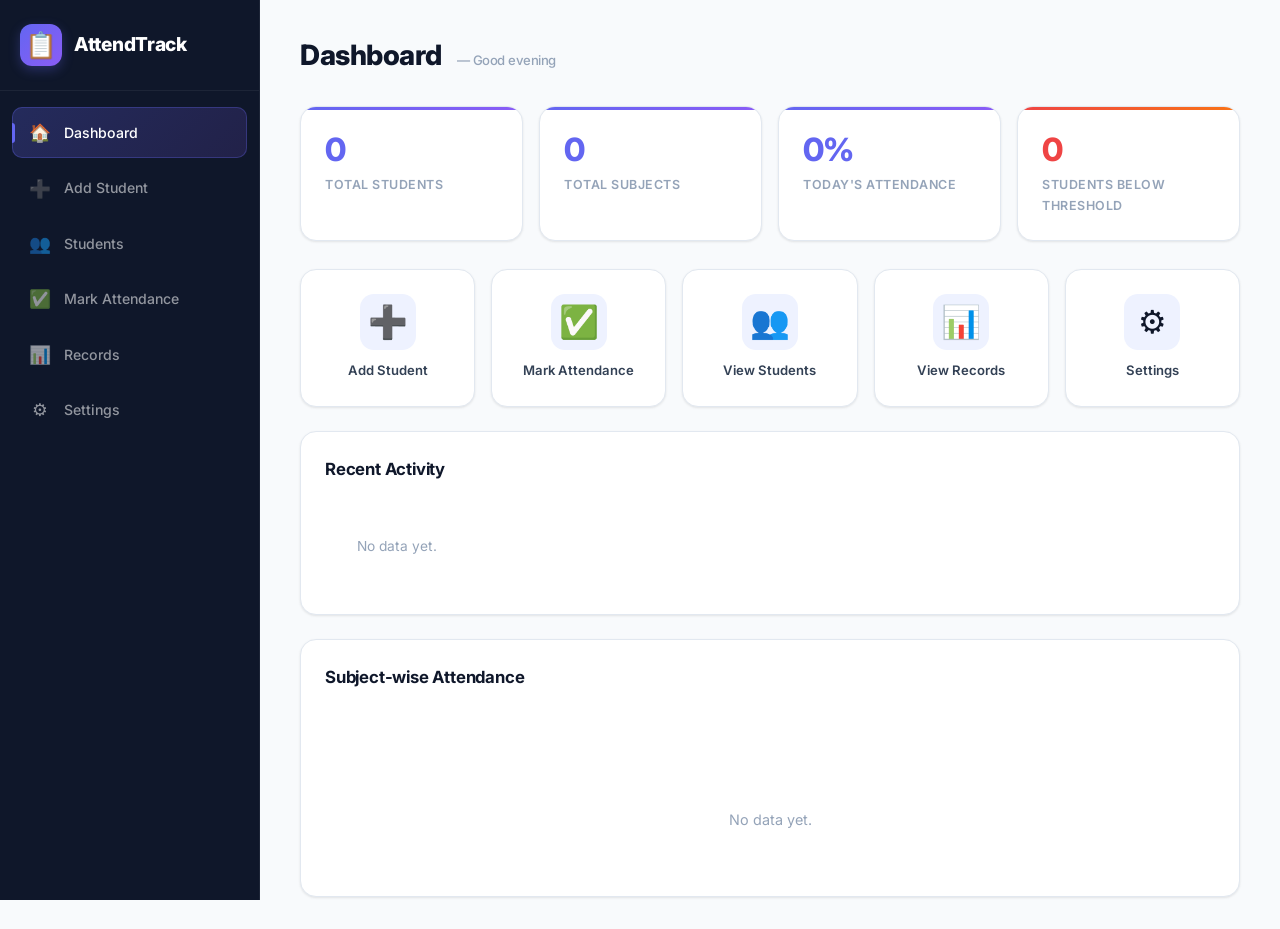
==== index.html @ a71131b5 "initial" ====
<!DOCTYPE html>
<html lang="en">
<head>
  <meta charset="UTF-8" />
  <meta name="viewport" content="width=device-width, initial-scale=1.0" />
  <title>Dashboard — AttendTrack</title>
  <link rel="stylesheet" href="css/common.css" />
  <link rel="stylesheet" href="css/pages.css" />
</head>
<body>
  <!-- Sidebar nav is auto-injected by common.js -->
  <div class="page">
    <h1 class="page-title">
      Dashboard <small id="dashboard-greeting">— Good evening</small>
    </h1>

    <!-- Stats Grid -->
    <div class="stats-grid">
      <div class="stat-card">
        <div class="stat-card__value" id="stat-total-students">0</div>
        <div class="stat-card__label">Total Students</div>
      </div>
      <div class="stat-card">
        <div class="stat-card__value" id="stat-total-subjects">0</div>
        <div class="stat-card__label">Total Subjects</div>
      </div>
      <div class="stat-card">
        <div class="stat-card__value" id="stat-today-attendance">0%</div>
        <div class="stat-card__label">Today's Attendance</div>
      </div>
      <div class="stat-card stat-card--danger">
        <div class="stat-card__value" id="stat-below-threshold">0</div>
        <div class="stat-card__label">Students Below Threshold</div>
      </div>
    </div>

    <!-- Quick Actions -->
    <div class="quick-actions" style="margin-bottom: 1.5rem;">
      <a href="add-student.html" class="quick-action">
        <span class="quick-action__icon">➕</span>
        <span class="quick-action__label">Add Student</span>
      </a>
      <a href="attendance.html" class="quick-action">
        <span class="quick-action__icon">✅</span>
        <span class="quick-action__label">Mark Attendance</span>
      </a>
      <a href="students.html" class="quick-action">
        <span class="quick-action__icon">👥</span>
        <span class="quick-action__label">View Students</span>
      </a>
      <a href="records.html" class="quick-action">
        <span class="quick-action__icon">📊</span>
        <span class="quick-action__label">View Records</span>
      </a>
      <a href="settings.html" class="quick-action">
        <span class="quick-action__icon">⚙️</span>
        <span class="quick-action__label">Settings</span>
      </a>
    </div>

    <!-- Recent Activity -->
    <div class="card">
      <div class="card__header">
        <h2 class="card__title">Recent Activity</h2>
      </div>
      <ul class="activity-feed" id="activity-feed"></ul>
    </div>

    <!-- Subject-wise Attendance -->
    <div class="card">
      <div class="card__header">
        <h2 class="card__title">Subject-wise Attendance</h2>
      </div>
      <div class="bar-chart" id="subject-bar-chart"></div>
    </div>
  </div>

  <script src="js/store.js"></script>
  <script src="js/common.js"></script>
  <script src="js/dashboard.js"></script>
</body>
</html>
---- css/common.css ----
/* ============================================================
   COMMON.CSS — Professional Design System v2
   Modern, clean, with smooth animations & depth
   ============================================================ */

/* ── Google Fonts ────────────────────────────────────────────── */
@import url('https://fonts.googleapis.com/css2?family=Inter:wght@300;400;500;600;700;800;900&display=swap');

/* ── Custom Properties ───────────────────────────────────────── */
:root {
  /* Primary palette */
  --clr-primary: #6366f1;
  --clr-primary-hover: #4f46e5;
  --clr-primary-light: #eef2ff;
  --clr-primary-50: #e0e7ff;
  --clr-primary-900: #312e81;

  /* Semantic colors */
  --clr-success: #10b981;
  --clr-success-hover: #059669;
  --clr-success-light: #d1fae5;
  --clr-danger: #ef4444;
  --clr-danger-hover: #dc2626;
  --clr-danger-light: #fee2e2;
  --clr-warning: #f59e0b;
  --clr-warning-hover: #d97706;
  --clr-warning-light: #fef3c7;
  --clr-info: #3b82f6;
  --clr-info-light: #dbeafe;
  --clr-late: #f59e0b;
  --clr-late-light: #fef3c7;
  --clr-leave: #8b5cf6;
  --clr-leave-light: #ede9fe;

  /* Neutrals */
  --clr-bg: #f8fafc;
  --clr-surface: #ffffff;
  --clr-text: #0f172a;
  --clr-text-secondary: #334155;
  --clr-text-muted: #94a3b8;
  --clr-border: #e2e8f0;
  --clr-border-light: #f1f5f9;

  /* Sidebar */
  --sidebar-bg: #0f172a;
  --sidebar-w: 260px;
  --topbar-h: 60px;

  /* Effects */
  --radius: 16px;
  --radius-sm: 10px;
  --radius-xs: 6px;
  --shadow-xs: 0 1px 2px rgba(0,0,0,0.05);
  --shadow-sm: 0 1px 3px rgba(0,0,0,0.06), 0 1px 2px rgba(0,0,0,0.04);
  --shadow: 0 4px 6px -1px rgba(0,0,0,0.07), 0 2px 4px -2px rgba(0,0,0,0.05);
  --shadow-md: 0 10px 15px -3px rgba(0,0,0,0.08), 0 4px 6px -4px rgba(0,0,0,0.04);
  --shadow-lg: 0 20px 25px -5px rgba(0,0,0,0.08), 0 8px 10px -6px rgba(0,0,0,0.04);
  --shadow-glow: 0 0 20px rgba(99,102,241,0.15);
  --transition: 0.2s cubic-bezier(0.4,0,0.2,1);
  --transition-slow: 0.35s cubic-bezier(0.4,0,0.2,1);
}

/* ── Reset ───────────────────────────────────────────────────── */
*, *::before, *::after { margin: 0; padding: 0; box-sizing: border-box; }
html { font-size: 16px; scroll-behavior: smooth; }
body {
  font-family: 'Inter', system-ui, -apple-system, sans-serif;
  background: var(--clr-bg);
  color: var(--clr-text);
  line-height: 1.65;
  min-height: 100vh;
  -webkit-font-smoothing: antialiased;
  -moz-osx-font-smoothing: grayscale;
}

a { color: var(--clr-primary); text-decoration: none; transition: color var(--transition); }
a:hover { color: var(--clr-primary-hover); }
img { max-width: 100%; display: block; }
::selection { background: var(--clr-primary-50); color: var(--clr-primary-900); }

/* ============================================================
   SIDEBAR
   ============================================================ */
.sidebar {
  position: fixed; top: 0; left: 0; bottom: 0;
  width: var(--sidebar-w);
  background: var(--sidebar-bg);
  display: flex; flex-direction: column;
  z-index: 100;
  transition: transform var(--transition-slow);
  border-right: 1px solid rgba(255,255,255,0.06);
}

.sidebar__brand {
  display: flex; align-items: center; gap: 0.75rem;
  padding: 1.5rem 1.25rem;
  border-bottom: 1px solid rgba(255,255,255,0.06);
}
.sidebar__logo {
  font-size: 1.6rem;
  width: 42px; height: 42px;
  display: flex; align-items: center; justify-content: center;
  background: linear-gradient(135deg, var(--clr-primary), #8b5cf6);
  border-radius: 12px;
  box-shadow: 0 4px 12px rgba(99,102,241,0.3);
}
.sidebar__title {
  font-size: 1.2rem; font-weight: 800;
  color: #fff; letter-spacing: -0.3px;
}

.sidebar__nav {
  flex: 1; padding: 1rem 0.75rem;
  overflow-y: auto; display: flex; flex-direction: column; gap: 4px;
}
.sidebar__nav::-webkit-scrollbar { width: 4px; }
.sidebar__nav::-webkit-scrollbar-thumb { background: rgba(255,255,255,0.1); border-radius: 4px; }

.sidebar__link {
  display: flex; align-items: center; gap: 0.75rem;
  padding: 0.7rem 1rem;
  color: rgba(255,255,255,0.55);
  font-size: 0.88rem; font-weight: 500;
  transition: all var(--transition);
  text-decoration: none;
  border-radius: var(--radius-sm);
  position: relative;
}
.sidebar__link:hover {
  color: rgba(255,255,255,0.9);
  background: rgba(255,255,255,0.06);
  text-decoration: none;
}
.sidebar__link--active {
  color: #fff;
  background: linear-gradient(135deg, rgba(99,102,241,0.25), rgba(139,92,246,0.15));
  box-shadow: inset 0 0 0 1px rgba(99,102,241,0.3);
}
.sidebar__link--active::before {
  content: '';
  position: absolute; left: 0; top: 50%;
  transform: translateY(-50%);
  width: 3px; height: 20px;
  background: var(--clr-primary);
  border-radius: 0 3px 3px 0;
}
.sidebar__icon { font-size: 1.1rem; width: 1.5rem; text-align: center; flex-shrink: 0; }

/* Sidebar overlay */
.sidebar-overlay {
  display: none; position: fixed; inset: 0;
  background: rgba(0,0,0,0.5);
  backdrop-filter: blur(4px);
  z-index: 99;
  opacity: 0; transition: opacity var(--transition-slow);
}
.sidebar-overlay--visible { display: block; opacity: 1; }

/* ============================================================
   TOP BAR (mobile)
   ============================================================ */
.topbar {
  display: none;
  position: fixed; top: 0; left: 0; right: 0;
  height: var(--topbar-h);
  background: var(--sidebar-bg);
  color: #fff;
  align-items: center; gap: 0.75rem;
  padding: 0 1.25rem; z-index: 101;
  box-shadow: 0 1px 3px rgba(0,0,0,0.2);
}
.topbar__title { font-size: 1.05rem; font-weight: 700; letter-spacing: -0.3px; }
.topbar__hamburger {
  background: none; border: none; cursor: pointer;
  display: flex; flex-direction: column; gap: 5px;
  padding: 6px; border-radius: 6px;
  transition: background var(--transition);
}
.topbar__hamburger:hover { background: rgba(255,255,255,0.1); }
.topbar__hamburger span {
  display: block; width: 20px; height: 2px;
  background: #fff; border-radius: 2px;
  transition: var(--transition);
}

/* ============================================================
   PAGE WRAPPER
   ============================================================ */
.page {
  margin-left: var(--sidebar-w);
  padding: 2rem 2.5rem;
  min-height: 100vh;
  max-width: 1200px;
}

/* ============================================================
   CARDS
   ============================================================ */
.card {
  background: var(--clr-surface);
  border-radius: var(--radius);
  border: 1px solid var(--clr-border);
  box-shadow: var(--shadow-sm);
  padding: 1.5rem;
  transition: box-shadow var(--transition);
}
.card:hover { box-shadow: var(--shadow); }
.card + .card { margin-top: 1.5rem; }
.card__header {
  display: flex; align-items: center; justify-content: space-between;
  flex-wrap: wrap; gap: 0.75rem;
  margin-bottom: 1.25rem;
}
.card__title {
  font-size: 1.05rem; font-weight: 700;
  color: var(--clr-text);
  letter-spacing: -0.2px;
}

/* ============================================================
   PAGE TITLE
   ============================================================ */
.page-title {
  font-size: 1.75rem; font-weight: 800;
  margin-bottom: 1.75rem;
  color: var(--clr-text);
  letter-spacing: -0.5px;
}
.page-title small {
  font-size: 0.82rem; font-weight: 500;
  color: var(--clr-text-muted);
  margin-left: 0.6rem;
}

/* ============================================================
   STATS GRID
   ============================================================ */
.stats-grid {
  display: grid;
  grid-template-columns: repeat(auto-fit, minmax(200px, 1fr));
  gap: 1rem; margin-bottom: 1.75rem;
}
.stat-card {
  background: var(--clr-surface);
  border-radius: var(--radius);
  border: 1px solid var(--clr-border);
  box-shadow: var(--shadow-sm);
  padding: 1.5rem;
  position: relative;
  overflow: hidden;
  transition: transform var(--transition), box-shadow var(--transition);
}
.stat-card:hover {
  transform: translateY(-2px);
  box-shadow: var(--shadow-md);
}
.stat-card::before {
  content: '';
  position: absolute; top: 0; left: 0; right: 0;
  height: 3px;
  background: linear-gradient(90deg, var(--clr-primary), #8b5cf6);
  border-radius: 3px 3px 0 0;
}
.stat-card__value {
  font-size: 2rem; font-weight: 800;
  color: var(--clr-primary);
  letter-spacing: -1px;
  line-height: 1.2;
}
.stat-card__label {
  font-size: 0.78rem; font-weight: 600;
  color: var(--clr-text-muted);
  text-transform: uppercase;
  letter-spacing: 0.5px;
  margin-top: 0.35rem;
}
.stat-card--danger::before { background: linear-gradient(90deg, var(--clr-danger), #f97316); }
.stat-card--danger .stat-card__value { color: var(--clr-danger); }
.stat-card--success::before { background: linear-gradient(90deg, var(--clr-success), #34d399); }
.stat-card--success .stat-card__value { color: var(--clr-success); }
.stat-card--warning::before { background: linear-gradient(90deg, var(--clr-warning), #fbbf24); }
.stat-card--warning .stat-card__value { color: var(--clr-warning); }

/* ============================================================
   FORMS
   ============================================================ */
.form-grid {
  display: grid;
  grid-template-columns: repeat(auto-fit, minmax(240px, 1fr));
  gap: 1.25rem;
}
.form-group {
  display: flex; flex-direction: column; gap: 0.4rem;
}
.form-group--full { grid-column: 1 / -1; }

.form-group label, .form-label {
  font-size: 0.8rem; font-weight: 600;
  color: var(--clr-text-secondary);
  letter-spacing: 0.2px;
}
.form-group label .required {
  color: var(--clr-danger); margin-left: 2px;
}

input[type="text"],
input[type="email"],
input[type="tel"],
input[type="number"],
input[type="date"],
input[type="time"],
select,
textarea {
  padding: 0.65rem 0.85rem;
  border: 1.5px solid var(--clr-border);
  border-radius: var(--radius-sm);
  font-size: 0.9rem;
  font-family: 'Inter', sans-serif;
  color: var(--clr-text);
  transition: all var(--transition);
  outline: none; width: 100%;
  background: var(--clr-surface);
}
input:hover, select:hover, textarea:hover {
  border-color: #cbd5e1;
}
input:focus, select:focus, textarea:focus {
  border-color: var(--clr-primary);
  box-shadow: 0 0 0 3px rgba(99,102,241,0.1);
}
input::placeholder, textarea::placeholder {
  color: var(--clr-text-muted);
}
textarea { resize: vertical; min-height: 80px; }
input[type="file"] {
  padding: 0.5rem;
  border: 1.5px dashed var(--clr-border);
  background: var(--clr-bg);
  cursor: pointer;
}
input[type="file"]:hover { border-color: var(--clr-primary); }

.input-error { border-color: var(--clr-danger) !important; box-shadow: 0 0 0 3px rgba(239,68,68,0.1) !important; }
.error-text {
  font-size: 0.75rem; color: var(--clr-danger);
  font-weight: 500; margin-top: 2px;
}

/* Radio group */
.radio-group {
  display: flex; gap: 1rem; flex-wrap: wrap;
  padding-top: 0.3rem;
}
.radio-group label {
  display: flex; align-items: center; gap: 0.4rem;
  font-weight: 500; cursor: pointer;
  font-size: 0.88rem; color: var(--clr-text);
  padding: 0.4rem 0.75rem;
  border: 1.5px solid var(--clr-border);
  border-radius: var(--radius-xs);
  transition: all var(--transition);
}
.radio-group label:hover { border-color: var(--clr-primary); background: var(--clr-primary-light); }
.radio-group input[type="radio"]:checked + span,
.radio-group label:has(input:checked) {
  border-color: var(--clr-primary);
  background: var(--clr-primary-light);
  color: var(--clr-primary);
}

/* Photo upload */
.photo-upload {
  display: flex; align-items: center; gap: 1.25rem;
}
.photo-preview {
  width: 80px; height: 80px; border-radius: 50%;
  object-fit: cover;
  border: 3px solid var(--clr-border);
  background: var(--clr-bg);
  box-shadow: var(--shadow-sm);
}

/* ============================================================
   BUTTONS
   ============================================================ */
.btn {
  display: inline-flex; align-items: center; justify-content: center; gap: 0.4rem;
  padding: 0.6rem 1.25rem;
  font-size: 0.85rem; font-weight: 600; font-family: 'Inter', sans-serif;
  border: none; border-radius: var(--radius-sm);
  cursor: pointer;
  transition: all var(--transition);
  white-space: nowrap; text-decoration: none;
  position: relative; overflow: hidden;
}
.btn:active { transform: scale(0.97); }
.btn:focus-visible { outline: 2px solid var(--clr-primary); outline-offset: 2px; }

.btn--primary {
  background: linear-gradient(135deg, var(--clr-primary), #4f46e5);
  color: #fff;
  box-shadow: 0 2px 8px rgba(99,102,241,0.25);
}
.btn--primary:hover {
  background: linear-gradient(135deg, #4f46e5, #4338ca);
  box-shadow: 0 4px 12px rgba(99,102,241,0.35);
  transform: translateY(-1px);
}

.btn--success {
  background: linear-gradient(135deg, var(--clr-success), #059669);
  color: #fff;
  box-shadow: 0 2px 8px rgba(16,185,129,0.25);
}
.btn--success:hover {
  background: linear-gradient(135deg, #059669, #047857);
  box-shadow: 0 4px 12px rgba(16,185,129,0.35);
  transform: translateY(-1px);
}

.btn--danger {
  background: linear-gradient(135deg, var(--clr-danger), #dc2626);
  color: #fff;
  box-shadow: 0 2px 8px rgba(239,68,68,0.25);
}
.btn--danger:hover {
  background: linear-gradient(135deg, #dc2626, #b91c1c);
  box-shadow: 0 4px 12px rgba(239,68,68,0.35);
  transform: translateY(-1px);
}

.btn--warning {
  background: linear-gradient(135deg, var(--clr-warning), #d97706);
  color: #fff;
  box-shadow: 0 2px 8px rgba(245,158,11,0.25);
}
.btn--warning:hover {
  transform: translateY(-1px);
}

.btn--outline {
  background: transparent; color: var(--clr-primary);
  border: 1.5px solid var(--clr-primary);
  box-shadow: none;
}
.btn--outline:hover {
  background: var(--clr-primary-light);
  box-shadow: 0 2px 8px rgba(99,102,241,0.12);
}

.btn--small { padding: 0.4rem 0.85rem; font-size: 0.78rem; }
.btn--icon { padding: 0.45rem 0.6rem; font-size: 0.82rem; border-radius: var(--radius-xs); }
.btn--block { width: 100%; }

.btn-row {
  display: flex; flex-wrap: wrap; gap: 0.75rem;
  margin-top: 1.25rem;
}

/* ============================================================
   TABLES
   ============================================================ */
.table-wrapper { overflow-x: auto; -webkit-overflow-scrolling: touch; border-radius: var(--radius-sm); }

table { width: 100%; border-collapse: collapse; font-size: 0.86rem; }
thead { background: linear-gradient(135deg, #0f172a, #1e293b); color: #fff; }
thead th {
  padding: 0.85rem 0.75rem; text-align: left;
  font-weight: 600; font-size: 0.78rem;
  text-transform: uppercase; letter-spacing: 0.5px;
  white-space: nowrap; cursor: default;
}
thead th:first-child { border-radius: var(--radius-sm) 0 0 0; }
thead th:last-child { border-radius: 0 var(--radius-sm) 0 0; }
thead th.sortable {
  cursor: pointer; user-select: none;
  transition: background var(--transition);
}
thead th.sortable:hover { background: rgba(255,255,255,0.08); }

tbody td {
  padding: 0.7rem 0.75rem;
  border-bottom: 1px solid var(--clr-border-light);
  vertical-align: middle;
  color: var(--clr-text-secondary);
}
tbody tr { transition: background var(--transition); }
tbody tr:hover { background: #f8fafc; }
tbody tr:last-child td { border-bottom: none; }
tbody tr.row--danger { background: #fef2f2; }
tbody tr.row--danger:hover { background: #fee2e2; }

.table-empty {
  text-align: center; padding: 3rem 2rem;
  color: var(--clr-text-muted); font-size: 0.9rem;
}

/* ============================================================
   STATUS PILLS
   ============================================================ */
.status-pill {
  display: inline-flex; align-items: center;
  padding: 0.22rem 0.7rem;
  border-radius: 20px; font-weight: 600; font-size: 0.75rem;
  letter-spacing: 0.3px;
}
.status-pill--present { background: var(--clr-success-light); color: #065f46; }
.status-pill--absent  { background: var(--clr-danger-light);  color: #991b1b; }
.status-pill--late    { background: var(--clr-late-light);    color: #92400e; }
.status-pill--leave   { background: var(--clr-leave-light);   color: #5b21b6; }

/* ============================================================
   PERCENTAGE BADGE
   ============================================================ */
.pct-badge {
  display: inline-flex; align-items: center;
  padding: 0.25rem 0.75rem;
  border-radius: 20px; font-weight: 700; font-size: 0.8rem;
}
.pct-badge--good   { background: var(--clr-success-light); color: #065f46; }
.pct-badge--warn   { background: var(--clr-warning-light); color: #92400e; }
.pct-badge--danger { background: var(--clr-danger-light);  color: #991b1b; }

/* ============================================================
   ATTENDANCE STATUS TOGGLE
   ============================================================ */
.status-toggle {
  display: inline-flex; border-radius: var(--radius-sm);
  overflow: hidden; border: 1.5px solid var(--clr-border);
  background: var(--clr-bg);
}
.status-toggle button {
  padding: 0.38rem 0.65rem; font-size: 0.76rem; font-weight: 600;
  border: none; cursor: pointer; background: transparent;
  color: var(--clr-text-muted);
  transition: all var(--transition);
  font-family: 'Inter', sans-serif;
  position: relative;
}
.status-toggle button + button { border-left: 1px solid var(--clr-border); }
.status-toggle button:hover { background: rgba(0,0,0,0.03); }
.status-toggle button.active-present { background: var(--clr-success); color: #fff; box-shadow: inset 0 1px 2px rgba(0,0,0,0.1); }
.status-toggle button.active-absent  { background: var(--clr-danger);  color: #fff; box-shadow: inset 0 1px 2px rgba(0,0,0,0.1); }
.status-toggle button.active-late    { background: var(--clr-warning); color: #fff; box-shadow: inset 0 1px 2px rgba(0,0,0,0.1); }
.status-toggle button.active-leave   { background: var(--clr-leave);   color: #fff; box-shadow: inset 0 1px 2px rgba(0,0,0,0.1); }

/* ============================================================
   ACCORDION
   ============================================================ */
.accordion__item {
  border: 1.5px solid var(--clr-border);
  border-radius: var(--radius-sm);
  margin-bottom: 0.75rem;
  overflow: hidden;
  transition: border-color var(--transition);
}
.accordion__item--open { border-color: var(--clr-primary); box-shadow: var(--shadow-glow); }

.accordion__header {
  display: flex; align-items: center; justify-content: space-between;
  padding: 1rem 1.25rem; cursor: pointer;
  background: var(--clr-bg);
  font-weight: 600; font-size: 0.92rem;
  user-select: none;
  transition: all var(--transition);
  color: var(--clr-text-secondary);
}
.accordion__header:hover { background: #eef2ff; color: var(--clr-primary); }
.accordion__item--open .accordion__header {
  background: var(--clr-primary-light);
  color: var(--clr-primary);
}
.accordion__chevron {
  transition: transform var(--transition);
  font-size: 0.85rem; opacity: 0.6;
}
.accordion__item--open .accordion__chevron { transform: rotate(180deg); opacity: 1; }
.accordion__body {
  max-height: 0; overflow: hidden;
  transition: max-height var(--transition-slow);
}
.accordion__item--open .accordion__body { max-height: 2000px; }
.accordion__content { padding: 1.25rem; }

/* ============================================================
   TABS
   ============================================================ */
.tabs {
  display: flex;
  border-bottom: 2px solid var(--clr-border);
  gap: 0; overflow-x: auto; margin-bottom: 1.5rem;
}
.tab-btn {
  padding: 0.75rem 1.5rem; font-size: 0.86rem; font-weight: 600;
  background: none; border: none;
  border-bottom: 3px solid transparent;
  cursor: pointer; color: var(--clr-text-muted);
  transition: all var(--transition); white-space: nowrap;
  font-family: 'Inter', sans-serif;
  position: relative;
}
.tab-btn:hover { color: var(--clr-primary); background: rgba(99,102,241,0.04); }
.tab-btn--active {
  color: var(--clr-primary);
  border-bottom-color: var(--clr-primary);
}
.tab-panel { display: none; animation: fadeIn 0.3s ease; }
.tab-panel--active { display: block; }

@keyframes fadeIn {
  from { opacity: 0; transform: translateY(6px); }
  to { opacity: 1; transform: translateY(0); }
}

/* ============================================================
   PROGRESS BAR
   ============================================================ */
.progress {
  width: 100%; height: 8px; background: var(--clr-border-light);
  border-radius: 4px; overflow: hidden;
}
.progress__bar {
  height: 100%; border-radius: 4px;
  transition: width 0.5s cubic-bezier(0.4,0,0.2,1);
}
.progress__bar--good { background: linear-gradient(90deg, var(--clr-success), #34d399); }
.progress__bar--warn { background: linear-gradient(90deg, var(--clr-warning), #fbbf24); }
.progress__bar--danger { background: linear-gradient(90deg, var(--clr-danger), #f97316); }

/* ============================================================
   TOAST
   ============================================================ */
#toast-container {
  position: fixed; bottom: 1.5rem; right: 1.5rem;
  display: flex; flex-direction: column-reverse; gap: 0.6rem;
  z-index: 1000; pointer-events: none;
}
.toast {
  padding: 0.85rem 1.5rem; border-radius: var(--radius-sm);
  color: #fff; font-size: 0.86rem; font-weight: 500;
  box-shadow: var(--shadow-lg);
  animation: toastIn 0.35s cubic-bezier(0.34,1.56,0.64,1), toastOut 0.3s ease 2.8s forwards;
  pointer-events: auto;
  display: flex; align-items: center; gap: 0.5rem;
  backdrop-filter: blur(8px);
}
.toast--success { background: linear-gradient(135deg, var(--clr-success), #059669); }
.toast--error   { background: linear-gradient(135deg, var(--clr-danger), #dc2626); }
.toast--info    { background: linear-gradient(135deg, var(--clr-primary), #4f46e5); }
.toast--warning { background: linear-gradient(135deg, var(--clr-warning), #d97706); }

@keyframes toastIn {
  from { transform: translateX(120%); opacity: 0; }
  to   { transform: translateX(0);    opacity: 1; }
}
@keyframes toastOut {
  to { opacity: 0; transform: translateX(30px) scale(0.95); }
}

/* ============================================================
   MODAL
   ============================================================ */
.modal-backdrop {
  position: fixed; inset: 0;
  background: rgba(15,23,42,0.5);
  backdrop-filter: blur(6px);
  display: flex; align-items: center; justify-content: center;
  z-index: 500;
  opacity: 0; transition: opacity var(--transition);
}
.modal-backdrop--visible { opacity: 1; }
.modal {
  background: var(--clr-surface);
  border-radius: var(--radius);
  padding: 2rem;
  max-width: 420px; width: 90%;
  box-shadow: var(--shadow-lg);
  border: 1px solid var(--clr-border);
  animation: modalIn 0.3s cubic-bezier(0.34,1.56,0.64,1);
}
.modal__msg { font-size: 0.95rem; margin-bottom: 1.5rem; line-height: 1.6; color: var(--clr-text-secondary); }
.modal__actions { display: flex; gap: 0.75rem; justify-content: flex-end; }

@keyframes modalIn {
  from { transform: scale(0.9) translateY(10px); opacity: 0; }
  to { transform: scale(1) translateY(0); opacity: 1; }
}

/* ============================================================
   FILTER BAR
   ============================================================ */
.filter-bar {
  display: flex; flex-wrap: wrap; gap: 0.75rem;
  align-items: flex-end; margin-bottom: 1.25rem;
}
.filter-bar .form-group { flex: 1 1 180px; min-width: 0; }
.filter-bar .btn { align-self: flex-end; }

/* ============================================================
   PROFILE HEADER
   ============================================================ */
.profile-header {
  display: flex; align-items: center; gap: 1.75rem;
  padding: 1.75rem; flex-wrap: wrap;
  background: linear-gradient(135deg, #f8fafc, #eef2ff);
  border-radius: var(--radius);
  border: 1px solid var(--clr-border);
}
.profile-avatar {
  width: 110px; height: 110px; border-radius: 50%;
  object-fit: cover;
  border: 4px solid #fff;
  box-shadow: var(--shadow-md);
  background: var(--clr-bg);
}
.profile-info h2 {
  font-size: 1.5rem; font-weight: 800;
  margin-bottom: 0.3rem; letter-spacing: -0.3px;
}
.profile-info p {
  font-size: 0.88rem; color: var(--clr-text-muted);
  font-weight: 500;
}
.profile-info .pct-badge { margin-top: 0.6rem; font-size: 0.88rem; padding: 0.3rem 0.85rem; }

/* ============================================================
   QUICK ACTIONS
   ============================================================ */
.quick-actions {
  display: grid;
  grid-template-columns: repeat(auto-fit, minmax(170px, 1fr));
  gap: 1rem;
}
.quick-action {
  display: flex; flex-direction: column; align-items: center;
  gap: 0.6rem; padding: 1.5rem 1rem;
  border-radius: var(--radius);
  background: var(--clr-surface);
  border: 1px solid var(--clr-border);
  box-shadow: var(--shadow-sm);
  text-decoration: none; color: var(--clr-text);
  transition: all var(--transition);
  text-align: center;
}
.quick-action:hover {
  transform: translateY(-4px);
  box-shadow: var(--shadow-md);
  border-color: var(--clr-primary);
  text-decoration: none;
}
.quick-action__icon {
  font-size: 2rem;
  width: 56px; height: 56px;
  display: flex; align-items: center; justify-content: center;
  background: var(--clr-primary-light);
  border-radius: 14px;
  transition: background var(--transition);
}
.quick-action:hover .quick-action__icon {
  background: var(--clr-primary-50);
}
.quick-action__label { font-size: 0.82rem; font-weight: 600; color: var(--clr-text-secondary); }

/* ============================================================
   ACTIVITY FEED
   ============================================================ */
.activity-feed { list-style: none; }
.activity-feed li {
  display: flex; align-items: flex-start; gap: 0.85rem;
  padding: 0.75rem 0;
  border-bottom: 1px solid var(--clr-border-light);
  font-size: 0.86rem;
  transition: background var(--transition);
}
.activity-feed li:last-child { border-bottom: none; }
.activity-feed li:hover { background: #fafbfc; margin: 0 -0.5rem; padding-left: 0.5rem; padding-right: 0.5rem; border-radius: var(--radius-xs); }
.activity-dot {
  width: 10px; height: 10px; border-radius: 50%;
  margin-top: 7px; flex-shrink: 0;
  box-shadow: 0 0 0 3px rgba(0,0,0,0.05);
}
.activity-dot--present { background: var(--clr-success); }
.activity-dot--absent  { background: var(--clr-danger); }
.activity-dot--late    { background: var(--clr-warning); }
.activity-dot--leave   { background: var(--clr-leave); }

/* ============================================================
   BAR CHART
   ============================================================ */
.bar-chart {
  display: flex; align-items: flex-end; gap: 0.6rem;
  height: 160px; padding: 0.5rem 0;
}
.bar-chart__col {
  flex: 1; display: flex; flex-direction: column;
  align-items: center; justify-content: flex-end;
  height: 100%; min-width: 32px;
}
.bar-chart__bar {
  width: 100%; max-width: 44px;
  border-radius: 6px 6px 0 0;
  transition: height 0.6s cubic-bezier(0.4,0,0.2,1);
  position: relative;
}
.bar-chart__bar:hover { opacity: 0.85; }
.bar-chart__label {
  font-size: 0.65rem; font-weight: 600;
  color: var(--clr-text-muted);
  text-align: center; margin-top: 0.4rem;
  word-break: break-all;
}

/* ============================================================
   STUDENT CARDS VIEW
   ============================================================ */
.student-cards {
  display: grid;
  grid-template-columns: repeat(auto-fill, minmax(280px, 1fr));
  gap: 1rem;
}
.student-card {
  background: var(--clr-surface);
  border-radius: var(--radius);
  border: 1px solid var(--clr-border);
  box-shadow: var(--shadow-sm);
  padding: 1.5rem;
  display: flex; flex-direction: column; align-items: center;
  text-align: center; cursor: pointer;
  transition: all var(--transition);
  position: relative;
}
.student-card:hover {
  transform: translateY(-4px);
  box-shadow: var(--shadow-md);
  border-color: var(--clr-primary);
}
.student-card.row--danger {
  border-left: 4px solid var(--clr-danger);
}
.student-card__avatar {
  width: 72px; height: 72px; border-radius: 50%;
  object-fit: cover; margin-bottom: 0.85rem;
  border: 3px solid var(--clr-border-light);
  background: var(--clr-bg);
  box-shadow: var(--shadow-sm);
}
.student-card__name { font-weight: 700; font-size: 1rem; letter-spacing: -0.2px; }
.student-card__meta {
  font-size: 0.78rem; color: var(--clr-text-muted);
  margin-top: 0.25rem; font-weight: 500;
}
.student-card__pct { margin-top: 0.7rem; }
.student-card__actions {
  display: flex; gap: 0.5rem; margin-top: 0.85rem;
}

/* View toggle */
.view-toggle {
  display: inline-flex; border-radius: var(--radius-sm);
  overflow: hidden; border: 1.5px solid var(--clr-border);
  background: var(--clr-bg);
}
.view-toggle button {
  padding: 0.4rem 0.75rem; font-size: 0.82rem;
  border: none; cursor: pointer; background: transparent;
  color: var(--clr-text-muted);
  transition: all var(--transition);
  font-family: 'Inter', sans-serif; font-weight: 500;
}
.view-toggle button + button { border-left: 1px solid var(--clr-border); }
.view-toggle button.active {
  background: var(--clr-primary); color: #fff;
}

/* ============================================================
   FOOTER
   ============================================================ */
.page-footer {
  text-align: center; padding: 2rem 1rem;
  font-size: 0.75rem; color: var(--clr-text-muted);
  margin-top: auto; font-weight: 500;
}

/* ============================================================
   RESPONSIVE
   ============================================================ */

/* Tablet */
@media (max-width: 1023px) {
  .sidebar { transform: translateX(-100%); }
  .sidebar--open { transform: translateX(0); }
  .sidebar-overlay--visible { display: block; }
  .topbar { display: flex; }
  .page {
    margin-left: 0;
    padding: 1.5rem;
    padding-top: calc(var(--topbar-h) + 1.5rem);
  }
  .stats-grid { grid-template-columns: repeat(2, 1fr); }
}

/* Mobile */
@media (max-width: 600px) {
  html { font-size: 15px; }
  .page {
    padding: 1rem;
    padding-top: calc(var(--topbar-h) + 1rem);
  }
  .card { padding: 1.1rem; }
  .page-title { font-size: 1.35rem; margin-bottom: 1.25rem; }

  .form-grid { grid-template-columns: 1fr; }
  .filter-bar { flex-direction: column; }
  .filter-bar .form-group { flex: 1 1 auto; }

  .btn-row { flex-direction: column; }
  .btn-row .btn { width: 100%; justify-content: center; }

  .profile-header { flex-direction: column; text-align: center; }
  .profile-avatar { width: 90px; height: 90px; }

  .stats-grid { grid-template-columns: 1fr 1fr; }
  .stat-card { padding: 1rem; }
  .stat-card__value { font-size: 1.5rem; }

  .status-toggle button { padding: 0.3rem 0.5rem; font-size: 0.72rem; }
  .quick-actions { grid-template-columns: repeat(2, 1fr); }
  .student-cards { grid-template-columns: 1fr; }

  .tabs { gap: 0; }
  .tab-btn { padding: 0.6rem 0.85rem; font-size: 0.8rem; }

  .sidebar__brand { padding: 1.25rem 1rem; }
}

@media (max-width: 380px) {
  .stats-grid { grid-template-columns: 1fr; }
  .quick-actions { grid-template-columns: 1fr; }
}
---- css/pages.css ----
/* ============================================================
   PAGES.CSS — Page-Specific Styles (Professional v2)
   ============================================================ */

/* ── Dashboard ───────────────────────────────────────────────── */
.dashboard-greeting {
  font-weight: 500;
  color: var(--clr-text-muted);
}

.bar-chart__bar--good {
  background: linear-gradient(180deg, var(--clr-success), #34d399);
  box-shadow: 0 2px 6px rgba(16,185,129,0.2);
}
.bar-chart__bar--warn {
  background: linear-gradient(180deg, var(--clr-warning), #fbbf24);
  box-shadow: 0 2px 6px rgba(245,158,11,0.2);
}
.bar-chart__bar--danger {
  background: linear-gradient(180deg, var(--clr-danger), #f97316);
  box-shadow: 0 2px 6px rgba(239,68,68,0.2);
}

/* ── Add Student ─────────────────────────────────────────────── */
.review-grid {
  display: grid;
  grid-template-columns: repeat(auto-fit, minmax(220px, 1fr));
  gap: 0.5rem 1.5rem;
}
.review-item {
  padding: 0.65rem 0;
  border-bottom: 1px solid var(--clr-border-light);
}
.review-item:last-child { border-bottom: none; }
.review-label {
  font-size: 0.72rem;
  font-weight: 700;
  color: var(--clr-text-muted);
  text-transform: uppercase;
  letter-spacing: 0.6px;
}
.review-value {
  font-size: 0.9rem;
  color: var(--clr-text);
  margin-top: 0.2rem;
  font-weight: 500;
}
.review-header {
  display: flex;
  align-items: center;
  gap: 1.25rem;
  margin-bottom: 1.25rem;
  padding-bottom: 1rem;
  border-bottom: 2px solid var(--clr-border);
}
.review-photo {
  width: 72px;
  height: 72px;
  border-radius: 50%;
  object-fit: cover;
  border: 3px solid var(--clr-primary-light);
  box-shadow: var(--shadow-sm);
}
.review-section-title {
  font-size: 0.85rem;
  font-weight: 700;
  color: var(--clr-primary);
  margin-top: 1.25rem;
  margin-bottom: 0.6rem;
  padding-bottom: 0.35rem;
  border-bottom: 2px solid var(--clr-primary-light);
  display: flex;
  align-items: center;
  gap: 0.4rem;
}

/* ── Student Directory ───────────────────────────────────────── */
.directory-controls {
  display: flex;
  align-items: center;
  gap: 1rem;
  flex-wrap: wrap;
}
.directory-search {
  flex: 1;
  min-width: 200px;
}

/* ── Student Profile ─────────────────────────────────────────── */
.info-grid {
  display: grid;
  grid-template-columns: repeat(auto-fit, minmax(240px, 1fr));
  gap: 0.25rem 2rem;
}
.info-item {
  padding: 0.7rem 0;
  border-bottom: 1px solid var(--clr-border-light);
}
.info-label {
  font-size: 0.72rem;
  font-weight: 700;
  color: var(--clr-text-muted);
  text-transform: uppercase;
  letter-spacing: 0.6px;
}
.info-value {
  font-size: 0.9rem;
  color: var(--clr-text);
  margin-top: 0.15rem;
  font-weight: 500;
}
.info-section-title {
  font-size: 0.95rem;
  font-weight: 700;
  color: var(--clr-primary);
  margin-top: 1.5rem;
  margin-bottom: 0.6rem;
  padding-bottom: 0.4rem;
  border-bottom: 2px solid var(--clr-primary-light);
  display: flex;
  align-items: center;
  gap: 0.5rem;
}
.info-section-title:first-child { margin-top: 0; }

.subject-stats-grid {
  display: grid;
  grid-template-columns: repeat(auto-fit, minmax(110px, 1fr));
  gap: 0.75rem;
  margin-bottom: 1.5rem;
}
.subject-stat {
  text-align: center;
  padding: 1rem 0.5rem;
  background: var(--clr-bg);
  border-radius: var(--radius-sm);
  border: 1px solid var(--clr-border-light);
  transition: transform var(--transition);
}
.subject-stat:hover { transform: translateY(-2px); }
.subject-stat__value {
  font-size: 1.5rem;
  font-weight: 800;
  letter-spacing: -0.5px;
}
.subject-stat__label {
  font-size: 0.7rem;
  font-weight: 600;
  color: var(--clr-text-muted);
  text-transform: uppercase;
  letter-spacing: 0.3px;
  margin-top: 0.15rem;
}

/* ── Mark Attendance ─────────────────────────────────────────── */
.attendance-setup-warning {
  display: flex;
  align-items: center;
  gap: 0.85rem;
  padding: 1rem 1.25rem;
  background: linear-gradient(135deg, #fef3c7, #fffbeb);
  border-radius: var(--radius-sm);
  border: 1px solid #fde68a;
  border-left: 4px solid var(--clr-warning);
  margin-bottom: 1.25rem;
  font-size: 0.88rem;
  color: #92400e;
  font-weight: 500;
}
.attendance-setup-warning a {
  font-weight: 700;
  color: var(--clr-primary);
}

.live-count {
  display: flex;
  flex-wrap: wrap;
  gap: 0.6rem;
  margin-bottom: 1rem;
}
.live-count__item {
  display: flex;
  align-items: center;
  gap: 0.35rem;
  padding: 0.35rem 0.75rem;
  background: var(--clr-surface);
  border: 1px solid var(--clr-border);
  border-radius: 20px;
  font-size: 0.78rem;
  font-weight: 600;
  color: var(--clr-text-secondary);
  transition: all var(--transition);
}
.live-count__item:hover {
  box-shadow: var(--shadow-sm);
}
.live-count__dot {
  width: 8px;
  height: 8px;
  border-radius: 50%;
}

.student-avatar-small {
  width: 34px;
  height: 34px;
  border-radius: 50%;
  object-fit: cover;
  vertical-align: middle;
  margin-right: 0.6rem;
  border: 2px solid var(--clr-border-light);
  box-shadow: var(--shadow-xs);
}

/* ── Records ─────────────────────────────────────────────────── */
.sort-icon {
  font-size: 0.68rem;
  margin-left: 0.3rem;
  opacity: 0.4;
  transition: opacity var(--transition);
}
th.sortable:hover .sort-icon { opacity: 0.7; }
th.sortable.sort-active .sort-icon { opacity: 1; }

/* ── Settings ────────────────────────────────────────────────── */
.threshold-info {
  font-size: 0.85rem;
  color: var(--clr-text-muted);
  margin-top: 0.6rem;
  line-height: 1.6;
  font-weight: 500;
}
.threshold-card {
  max-width: 440px;
  background: linear-gradient(135deg, #f8fafc, #eef2ff);
  border: 1px solid var(--clr-primary-50);
}

.settings-empty {
  text-align: center;
  padding: 2.5rem 1.5rem;
  color: var(--clr-text-muted);
  font-size: 0.88rem;
  font-weight: 500;
}
.settings-empty::before {
  content: '📭';
  display: block;
  font-size: 2rem;
  margin-bottom: 0.5rem;
}

/* ── Responsive overrides ────────────────────────────────────── */
@media (max-width: 600px) {
  .review-grid,
  .info-grid {
    grid-template-columns: 1fr;
  }
  .subject-stats-grid {
    grid-template-columns: repeat(3, 1fr);
  }
  .directory-controls {
    flex-direction: column;
    align-items: stretch;
  }
  .live-count {
    flex-direction: column;
  }
  .review-header {
    flex-direction: column;
    text-align: center;
  }
}
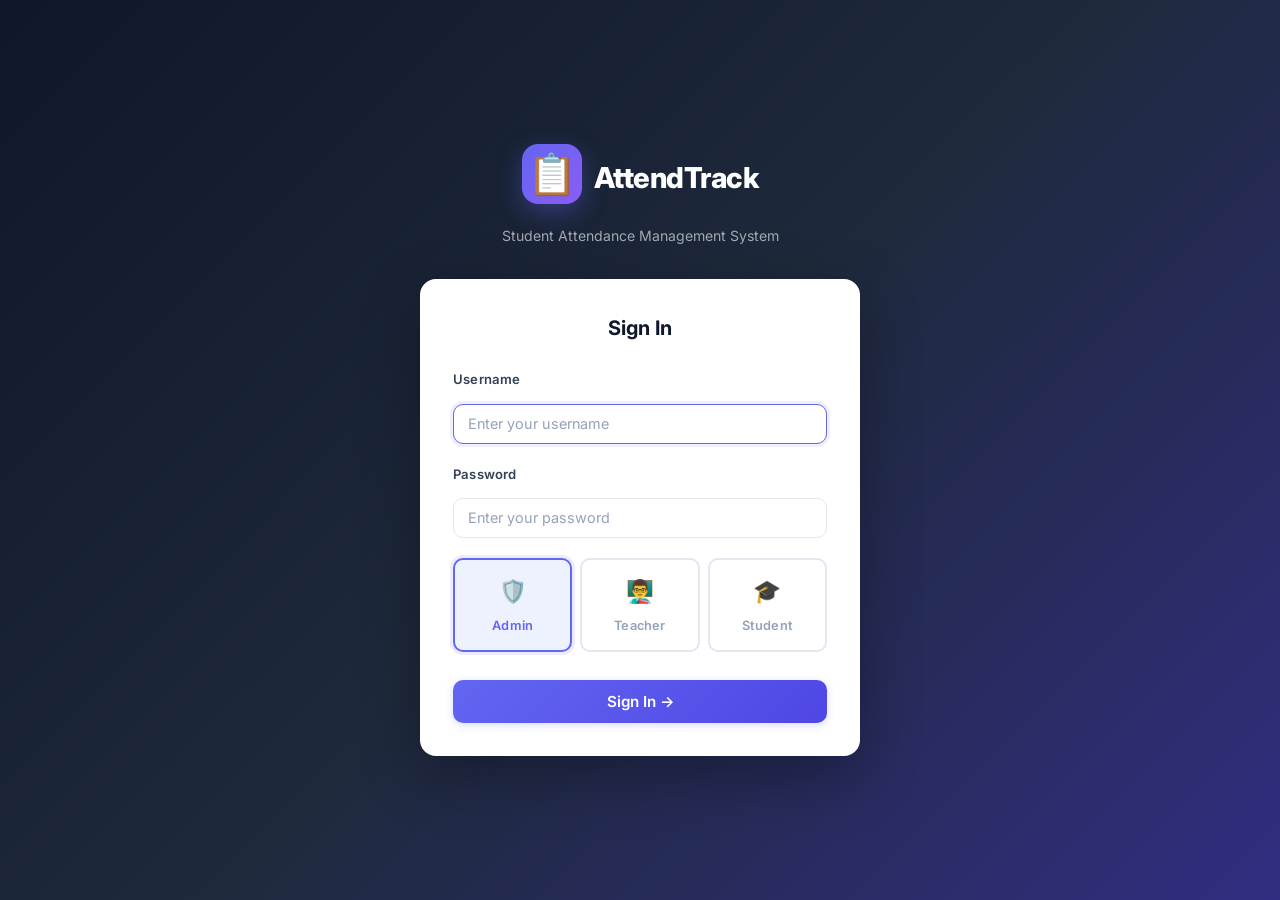
==== commit 6c7cfd9b: "user authentication and removal of teacher and subject" ====
--- a/index.html
+++ b/index.html
@@ -19,10 +19,6 @@
       <div class="stat-card">
         <div class="stat-card__value" id="stat-total-students">0</div>
         <div class="stat-card__label">Total Students</div>
-      </div>
-      <div class="stat-card">
-        <div class="stat-card__value" id="stat-total-subjects">0</div>
-        <div class="stat-card__label">Total Subjects</div>
       </div>
       <div class="stat-card">
         <div class="stat-card__value" id="stat-today-attendance">0%</div>
@@ -66,13 +62,6 @@
       <ul class="activity-feed" id="activity-feed"></ul>
     </div>
 
-    <!-- Subject-wise Attendance -->
-    <div class="card">
-      <div class="card__header">
-        <h2 class="card__title">Subject-wise Attendance</h2>
-      </div>
-      <div class="bar-chart" id="subject-bar-chart"></div>
-    </div>
   </div>
 
   <script src="js/store.js"></script>
--- a/css/common.css
+++ b/css/common.css
@@ -156,6 +156,71 @@
 }
 .sidebar-overlay--visible { display: block; opacity: 1; }
 
+/* Sidebar user section */
+.sidebar__user {
+  display: flex; align-items: center; justify-content: space-between;
+  padding: 1rem 1.25rem;
+  border-top: 1px solid rgba(255,255,255,0.06);
+  margin-top: auto;
+  background: rgba(0,0,0,0.15);
+}
+.sidebar__user-info {
+  display: flex; align-items: center; gap: 0.65rem;
+  overflow: hidden;
+}
+.sidebar__user-avatar {
+  width: 36px; height: 36px;
+  border-radius: 50%;
+  background: linear-gradient(135deg, var(--clr-primary), #8b5cf6);
+  color: #fff;
+  display: flex; align-items: center; justify-content: center;
+  font-weight: 700; font-size: 0.9rem;
+  flex-shrink: 0;
+  box-shadow: 0 2px 8px rgba(99,102,241,0.3);
+}
+.sidebar__user-details { overflow: hidden; }
+.sidebar__user-name {
+  font-size: 0.82rem; font-weight: 600;
+  color: rgba(255,255,255,0.9);
+  white-space: nowrap; overflow: hidden; text-overflow: ellipsis;
+}
+.sidebar__user-role {
+  font-size: 0.7rem; font-weight: 500;
+  color: rgba(255,255,255,0.45);
+}
+.sidebar__logout {
+  background: none; border: 1px solid rgba(255,255,255,0.1);
+  color: rgba(255,255,255,0.5);
+  width: 32px; height: 32px;
+  border-radius: 8px;
+  cursor: pointer; font-size: 1rem;
+  display: flex; align-items: center; justify-content: center;
+  transition: all var(--transition);
+  flex-shrink: 0;
+}
+.sidebar__logout:hover {
+  background: rgba(239,68,68,0.15);
+  border-color: rgba(239,68,68,0.3);
+  color: #f87171;
+}
+
+/* Topbar logout */
+.topbar__logout {
+  background: none; border: 1px solid rgba(255,255,255,0.15);
+  color: rgba(255,255,255,0.6);
+  width: 32px; height: 32px;
+  border-radius: 8px;
+  cursor: pointer; font-size: 0.9rem;
+  display: flex; align-items: center; justify-content: center;
+  transition: all var(--transition);
+  margin-left: auto;
+}
+.topbar__logout:hover {
+  background: rgba(239,68,68,0.15);
+  border-color: rgba(239,68,68,0.3);
+  color: #f87171;
+}
+
 /* ============================================================
    TOP BAR (mobile)
    ============================================================ */
@@ -309,6 +374,7 @@
 input[type="number"],
 input[type="date"],
 input[type="time"],
+input[type="password"],
 select,
 textarea {
   padding: 0.65rem 0.85rem;
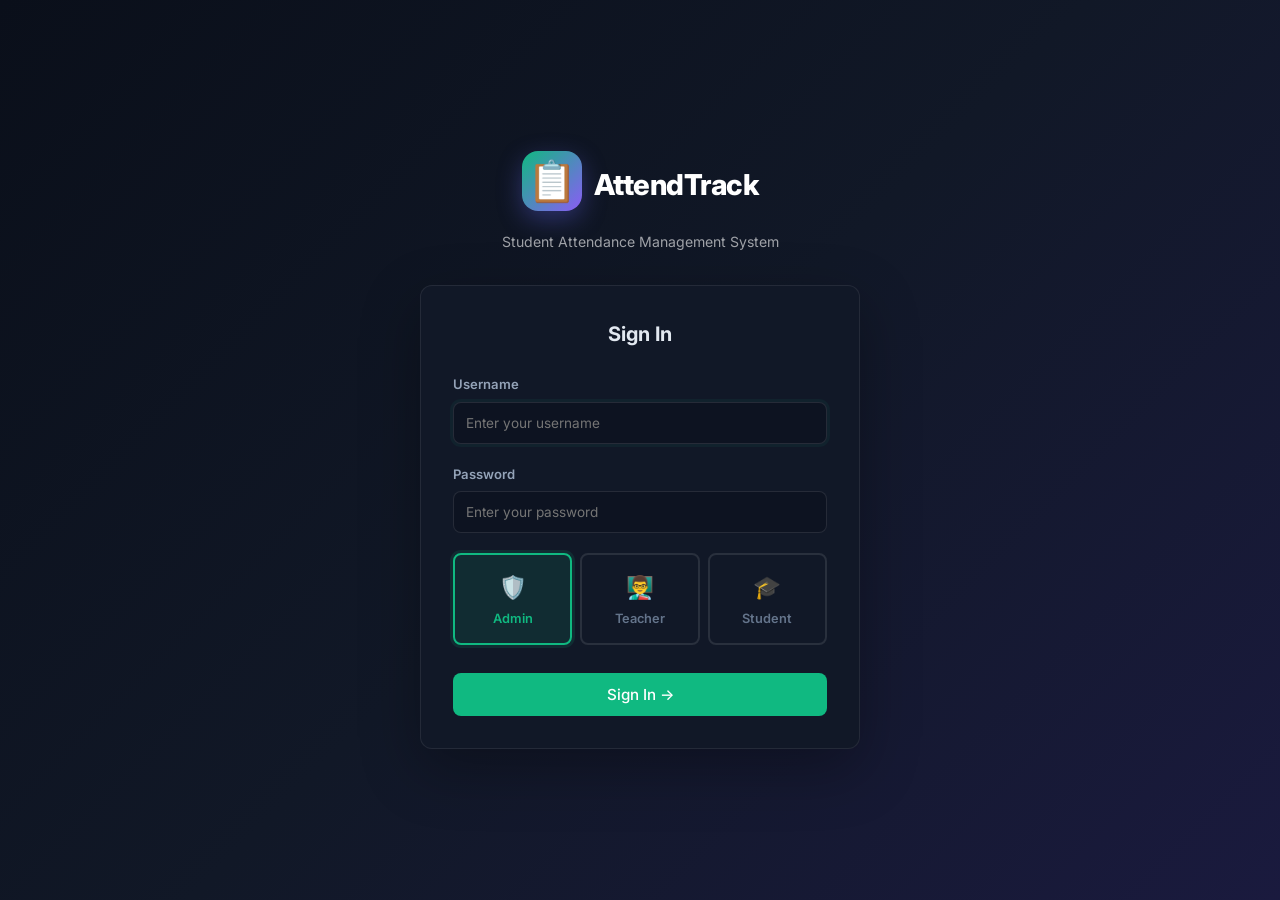
==== commit 5df41232: "Change in complete ui/ux" ====
--- a/index.html
+++ b/index.html
@@ -8,60 +8,35 @@
   <link rel="stylesheet" href="css/pages.css" />
 </head>
 <body>
-  <!-- Sidebar nav is auto-injected by common.js -->
+  <!-- Nav is auto-injected by common.js -->
   <div class="page">
-    <h1 class="page-title">
-      Dashboard <small id="dashboard-greeting">— Good evening</small>
-    </h1>
-
-    <!-- Stats Grid -->
-    <div class="stats-grid">
-      <div class="stat-card">
-        <div class="stat-card__value" id="stat-total-students">0</div>
-        <div class="stat-card__label">Total Students</div>
+    <div class="page-header">
+      <div>
+        <h1 class="page-title">Dashboard Overview</h1>
+        <p class="page-subtitle" id="dashboard-greeting">Welcome!</p>
       </div>
-      <div class="stat-card">
-        <div class="stat-card__value" id="stat-today-attendance">0%</div>
-        <div class="stat-card__label">Today's Attendance</div>
-      </div>
-      <div class="stat-card stat-card--danger">
-        <div class="stat-card__value" id="stat-below-threshold">0</div>
-        <div class="stat-card__label">Students Below Threshold</div>
-      </div>
+      <span class="badge badge--primary">📊 Dashboard</span>
     </div>
 
-    <!-- Quick Actions -->
-    <div class="quick-actions" style="margin-bottom: 1.5rem;">
-      <a href="add-student.html" class="quick-action">
-        <span class="quick-action__icon">➕</span>
-        <span class="quick-action__label">Add Student</span>
-      </a>
-      <a href="attendance.html" class="quick-action">
-        <span class="quick-action__icon">✅</span>
-        <span class="quick-action__label">Mark Attendance</span>
-      </a>
-      <a href="students.html" class="quick-action">
-        <span class="quick-action__icon">👥</span>
-        <span class="quick-action__label">View Students</span>
-      </a>
-      <a href="records.html" class="quick-action">
-        <span class="quick-action__icon">📊</span>
-        <span class="quick-action__label">View Records</span>
-      </a>
-      <a href="settings.html" class="quick-action">
-        <span class="quick-action__icon">⚙️</span>
-        <span class="quick-action__label">Settings</span>
-      </a>
+    <!-- Stat Cards -->
+    <div class="stats-grid" id="stats-grid"></div>
+
+    <!-- Middle Row: Gauge (left) + Attendance Trend Graph (right) -->
+    <div class="dashboard-grid">
+      <!-- Left: Overall Attendance Gauge -->
+      <div class="card gauge-card" id="gauge-card"></div>
+      <!-- Right: Daily Attendance Trend Graph -->
+      <div class="card" id="trend-chart-card"></div>
     </div>
 
-    <!-- Recent Activity -->
+    <!-- Full-width: Daily Student Attendance Table -->
+    <div class="card" id="daily-attendance-card"></div>
+
+    <!-- Activity Feed -->
     <div class="card">
-      <div class="card__header">
-        <h2 class="card__title">Recent Activity</h2>
-      </div>
+      <div class="card__header"><h2 class="card__title">Recent Activity</h2></div>
       <ul class="activity-feed" id="activity-feed"></ul>
     </div>
-
   </div>
 
   <script src="js/store.js"></script>
--- a/css/common.css
+++ b/css/common.css
@@ -1,1005 +1,638 @@
-/* ============================================================
-   COMMON.CSS — Professional Design System v2
-   Modern, clean, with smooth animations & depth
-   ============================================================ */
-
-/* ── Google Fonts ────────────────────────────────────────────── */
-@import url('https://fonts.googleapis.com/css2?family=Inter:wght@300;400;500;600;700;800;900&display=swap');
-
-/* ── Custom Properties ───────────────────────────────────────── */
+@import url('https://fonts.googleapis.com/css2?family=Inter:wght@300;400;500;600;700;800&display=swap');
+
+/* ── Design Tokens ──────────────────────────────────────────── */
 :root {
-  /* Primary palette */
-  --clr-primary: #6366f1;
-  --clr-primary-hover: #4f46e5;
-  --clr-primary-light: #eef2ff;
-  --clr-primary-50: #e0e7ff;
-  --clr-primary-900: #312e81;
-
-  /* Semantic colors */
-  --clr-success: #10b981;
-  --clr-success-hover: #059669;
-  --clr-success-light: #d1fae5;
+  --clr-bg: #0b1120;
+  --clr-bg-alt: #0f172a;
+  --clr-surface: #131c2e;
+  --clr-surface-hover: #1a2540;
+  --clr-surface-2: #1e293b;
+  --clr-primary: #10b981;
+  --clr-primary-hover: #059669;
+  --clr-primary-light: rgba(16,185,129,0.10);
+  --clr-primary-50: rgba(16,185,129,0.06);
+  --clr-text: #e2e8f0;
+  --clr-text-secondary: #94a3b8;
+  --clr-text-muted: #64748b;
+  --clr-border: rgba(255,255,255,0.06);
+  --clr-border-strong: rgba(255,255,255,0.10);
+  --clr-success: #22c55e;
   --clr-danger: #ef4444;
-  --clr-danger-hover: #dc2626;
-  --clr-danger-light: #fee2e2;
+  --clr-danger-light: rgba(239,68,68,0.12);
   --clr-warning: #f59e0b;
-  --clr-warning-hover: #d97706;
-  --clr-warning-light: #fef3c7;
+  --clr-warning-light: rgba(245,158,11,0.12);
   --clr-info: #3b82f6;
-  --clr-info-light: #dbeafe;
-  --clr-late: #f59e0b;
-  --clr-late-light: #fef3c7;
-  --clr-leave: #8b5cf6;
-  --clr-leave-light: #ede9fe;
-
-  /* Neutrals */
+  --radius: 12px;
+  --radius-sm: 8px;
+  --radius-xs: 6px;
+  --shadow: 0 2px 8px rgba(0,0,0,0.25);
+  --shadow-lg: 0 8px 32px rgba(0,0,0,0.4);
+  --transition: 0.2s cubic-bezier(0.4,0,0.2,1);
+}
+
+/* ── Light Mode Override ─────────────────────────────────────── */
+[data-theme="light"] {
   --clr-bg: #f8fafc;
+  --clr-bg-alt: #ffffff;
   --clr-surface: #ffffff;
+  --clr-surface-hover: #f1f5f9;
+  --clr-surface-2: #e2e8f0;
+  --clr-primary: #10b981;
+  --clr-primary-hover: #059669;
+  --clr-primary-light: rgba(16,185,129,0.12);
+  --clr-primary-50: rgba(16,185,129,0.06);
   --clr-text: #0f172a;
-  --clr-text-secondary: #334155;
-  --clr-text-muted: #94a3b8;
-  --clr-border: #e2e8f0;
-  --clr-border-light: #f1f5f9;
-
-  /* Sidebar */
-  --sidebar-bg: #0f172a;
-  --sidebar-w: 260px;
-  --topbar-h: 60px;
-
-  /* Effects */
-  --radius: 16px;
-  --radius-sm: 10px;
-  --radius-xs: 6px;
-  --shadow-xs: 0 1px 2px rgba(0,0,0,0.05);
-  --shadow-sm: 0 1px 3px rgba(0,0,0,0.06), 0 1px 2px rgba(0,0,0,0.04);
-  --shadow: 0 4px 6px -1px rgba(0,0,0,0.07), 0 2px 4px -2px rgba(0,0,0,0.05);
-  --shadow-md: 0 10px 15px -3px rgba(0,0,0,0.08), 0 4px 6px -4px rgba(0,0,0,0.04);
-  --shadow-lg: 0 20px 25px -5px rgba(0,0,0,0.08), 0 8px 10px -6px rgba(0,0,0,0.04);
-  --shadow-glow: 0 0 20px rgba(99,102,241,0.15);
-  --transition: 0.2s cubic-bezier(0.4,0,0.2,1);
-  --transition-slow: 0.35s cubic-bezier(0.4,0,0.2,1);
+  --clr-text-secondary: #475569;
+  --clr-text-muted: #64748b;
+  --clr-border: rgba(0, 0, 0, 0.08);
+  --clr-border-strong: rgba(0, 0, 0, 0.16);
+  --clr-success: #16a34a;
+  --clr-danger: #dc2626;
+  --clr-danger-light: rgba(220,38,38,0.10);
+  --clr-warning: #d97706;
+  --clr-warning-light: rgba(217,119,6,0.10);
+  --clr-info: #2563eb;
+  --shadow: 0 1px 4px rgba(0,0,0,0.08);
+  --shadow-lg: 0 8px 30px rgba(0,0,0,0.10);
+  color-scheme: light;
+}
+
+[data-theme="light"] input,
+[data-theme="light"] select,
+[data-theme="light"] textarea {
+  background-color: #ffffff;
+  color: var(--clr-text);
+  border-color: var(--clr-border-strong);
+}
+
+[data-theme="light"] select {
+  background-color: #ffffff;
+  background-image: url("data:image/svg+xml,%3Csvg xmlns='http://www.w3.org/2000/svg' fill='none' viewBox='0 0 24 24' stroke='%23475569'%3E%3Cpath stroke-linecap='round' stroke-linejoin='round' stroke-width='2' d='M19 9l-7 7-7-7'/%3E%3C/svg%3E");
+  background-repeat: no-repeat !important;
+  background-position: right 14px center !important;
+  background-size: 16px 16px !important;
+}
+
+[data-theme="light"] select option {
+  background-color: #ffffff;
+  color: #0f172a;
 }
 
 /* ── Reset ───────────────────────────────────────────────────── */
 *, *::before, *::after { margin: 0; padding: 0; box-sizing: border-box; }
-html { font-size: 16px; scroll-behavior: smooth; }
+html { font-size: 16px; scroll-behavior: smooth; color-scheme: dark; }
 body {
   font-family: 'Inter', system-ui, -apple-system, sans-serif;
   background: var(--clr-bg);
   color: var(--clr-text);
-  line-height: 1.65;
+  line-height: 1.6;
   min-height: 100vh;
   -webkit-font-smoothing: antialiased;
-  -moz-osx-font-smoothing: grayscale;
-}
-
+  opacity: 0;
+  transition: opacity 0.2s ease;
+}
+body.body--ready { opacity: 1; }
 a { color: var(--clr-primary); text-decoration: none; transition: color var(--transition); }
 a:hover { color: var(--clr-primary-hover); }
 img { max-width: 100%; display: block; }
-::selection { background: var(--clr-primary-50); color: var(--clr-primary-900); }
-
-/* ============================================================
-   SIDEBAR
-   ============================================================ */
+ul { list-style: none; }
+::selection { background: rgba(16,185,129,0.25); }
+.hidden { display: none !important; }
+
+/* ── Scrollbars ─────────────────────────────────────────────── */
+::-webkit-scrollbar { width: 6px; height: 6px; }
+::-webkit-scrollbar-track { background: transparent; }
+::-webkit-scrollbar-thumb { background: var(--clr-surface-2); border-radius: 99px; }
+::-webkit-scrollbar-thumb:hover { background: var(--clr-text-muted); }
+
+/* ══════════════════════════════════════════════════════════════
+   SIDEBAR — only navigation, no topbar
+   ══════════════════════════════════════════════════════════════ */
 .sidebar {
   position: fixed; top: 0; left: 0; bottom: 0;
-  width: var(--sidebar-w);
-  background: var(--sidebar-bg);
+  width: 250px;
+  background: var(--clr-bg-alt);
+  border-right: 1px solid var(--clr-border);
   display: flex; flex-direction: column;
-  z-index: 100;
-  transition: transform var(--transition-slow);
-  border-right: 1px solid rgba(255,255,255,0.06);
-}
-
+  z-index: 40;
+  transition: transform 0.25s ease;
+  overflow-y: auto;
+}
 .sidebar__brand {
-  display: flex; align-items: center; gap: 0.75rem;
-  padding: 1.5rem 1.25rem;
-  border-bottom: 1px solid rgba(255,255,255,0.06);
+  display: flex; align-items: center; gap: 10px;
+  padding: 20px 20px 16px;
+  border-bottom: 1px solid var(--clr-border);
+  margin-bottom: 8px;
+  flex-shrink: 0;
 }
 .sidebar__logo {
-  font-size: 1.6rem;
-  width: 42px; height: 42px;
+  width: 36px; height: 36px;
+  background: linear-gradient(135deg, var(--clr-primary), #059669);
+  border-radius: 10px;
   display: flex; align-items: center; justify-content: center;
-  background: linear-gradient(135deg, var(--clr-primary), #8b5cf6);
-  border-radius: 12px;
-  box-shadow: 0 4px 12px rgba(99,102,241,0.3);
+  font-size: 1.1rem;
 }
 .sidebar__title {
-  font-size: 1.2rem; font-weight: 800;
-  color: #fff; letter-spacing: -0.3px;
-}
-
+  font-size: 1.1rem; font-weight: 700; color: var(--clr-text);
+  letter-spacing: -0.3px;
+}
 .sidebar__nav {
-  flex: 1; padding: 1rem 0.75rem;
-  overflow-y: auto; display: flex; flex-direction: column; gap: 4px;
-}
-.sidebar__nav::-webkit-scrollbar { width: 4px; }
-.sidebar__nav::-webkit-scrollbar-thumb { background: rgba(255,255,255,0.1); border-radius: 4px; }
-
+  flex: 1; padding: 4px 12px;
+  display: flex; flex-direction: column; gap: 2px;
+}
 .sidebar__link {
-  display: flex; align-items: center; gap: 0.75rem;
-  padding: 0.7rem 1rem;
-  color: rgba(255,255,255,0.55);
-  font-size: 0.88rem; font-weight: 500;
+  display: flex; align-items: center; gap: 12px;
+  padding: 10px 14px; border-radius: var(--radius-sm);
+  color: var(--clr-text-secondary); font-size: 0.88rem; font-weight: 500;
   transition: all var(--transition);
-  text-decoration: none;
-  border-radius: var(--radius-sm);
-  position: relative;
 }
 .sidebar__link:hover {
-  color: rgba(255,255,255,0.9);
-  background: rgba(255,255,255,0.06);
-  text-decoration: none;
+  background: var(--clr-surface); color: var(--clr-text);
 }
 .sidebar__link--active {
-  color: #fff;
-  background: linear-gradient(135deg, rgba(99,102,241,0.25), rgba(139,92,246,0.15));
-  box-shadow: inset 0 0 0 1px rgba(99,102,241,0.3);
-}
-.sidebar__link--active::before {
-  content: '';
-  position: absolute; left: 0; top: 50%;
-  transform: translateY(-50%);
-  width: 3px; height: 20px;
-  background: var(--clr-primary);
-  border-radius: 0 3px 3px 0;
-}
-.sidebar__icon { font-size: 1.1rem; width: 1.5rem; text-align: center; flex-shrink: 0; }
+  background: var(--clr-primary-light); color: var(--clr-primary) !important;
+  font-weight: 600;
+}
+.sidebar__icon { font-size: 1.15rem; width: 22px; text-align: center; }
+
+/* Sidebar user section */
+.sidebar__user {
+  padding: 16px 16px 20px;
+  border-top: 1px solid var(--clr-border);
+  display: flex; align-items: center; gap: 12px;
+  flex-shrink: 0; margin-top: auto;
+}
+.sidebar__user-avatar {
+  width: 38px; height: 38px; border-radius: 10px;
+  background: linear-gradient(135deg, var(--clr-primary), #059669);
+  color: #fff; display: flex; align-items: center; justify-content: center;
+  font-weight: 700; font-size: 0.95rem; flex-shrink: 0;
+}
+.sidebar__user-info { flex: 1; min-width: 0; }
+.sidebar__user-name {
+  font-size: 0.85rem; font-weight: 600; color: var(--clr-text);
+  white-space: nowrap; overflow: hidden; text-overflow: ellipsis;
+}
+.sidebar__user-role {
+  font-size: 0.72rem; color: var(--clr-primary); font-weight: 600;
+  text-transform: uppercase; letter-spacing: 0.5px;
+}
+.sidebar__logout {
+  background: var(--clr-surface); border: 1px solid var(--clr-border);
+  border-radius: var(--radius-xs); width: 34px; height: 34px;
+  display: flex; align-items: center; justify-content: center;
+  cursor: pointer; color: var(--clr-text-muted); font-size: 1rem;
+  transition: all var(--transition); flex-shrink: 0;
+}
+.sidebar__logout:hover { background: var(--clr-danger-light); color: var(--clr-danger); border-color: transparent; }
+
+/* ── Mobile Topbar (only visible < 768px) ───────────────────── */
+.topbar {
+  display: none; /* Hidden on desktop */
+  position: fixed; top: 0; left: 0; right: 0; height: 56px;
+  background: var(--clr-bg-alt); border-bottom: 1px solid var(--clr-border);
+  align-items: center; padding: 0 16px; gap: 12px; z-index: 50;
+}
+.topbar__hamburger {
+  width: 36px; height: 36px; background: var(--clr-surface);
+  border: 1px solid var(--clr-border); border-radius: var(--radius-xs);
+  display: flex; flex-direction: column; align-items: center; justify-content: center;
+  gap: 4px; cursor: pointer; flex-shrink: 0;
+}
+.topbar__hamburger span {
+  display: block; width: 16px; height: 2px; background: var(--clr-text-secondary);
+  border-radius: 2px; transition: all var(--transition);
+}
+.topbar__title {
+  font-size: 1rem; font-weight: 700; color: var(--clr-text);
+}
+.topbar__logout {
+  margin-left: auto; background: var(--clr-surface);
+  border: 1px solid var(--clr-border); border-radius: var(--radius-xs);
+  width: 34px; height: 34px; display: flex; align-items: center; justify-content: center;
+  cursor: pointer; color: var(--clr-text-muted); font-size: 1rem;
+}
+.topbar__logout:hover { color: var(--clr-danger); }
 
 /* Sidebar overlay */
 .sidebar-overlay {
   display: none; position: fixed; inset: 0;
-  background: rgba(0,0,0,0.5);
-  backdrop-filter: blur(4px);
-  z-index: 99;
-  opacity: 0; transition: opacity var(--transition-slow);
-}
-.sidebar-overlay--visible { display: block; opacity: 1; }
-
-/* Sidebar user section */
-.sidebar__user {
-  display: flex; align-items: center; justify-content: space-between;
-  padding: 1rem 1.25rem;
-  border-top: 1px solid rgba(255,255,255,0.06);
-  margin-top: auto;
-  background: rgba(0,0,0,0.15);
-}
-.sidebar__user-info {
-  display: flex; align-items: center; gap: 0.65rem;
-  overflow: hidden;
-}
-.sidebar__user-avatar {
-  width: 36px; height: 36px;
-  border-radius: 50%;
-  background: linear-gradient(135deg, var(--clr-primary), #8b5cf6);
-  color: #fff;
-  display: flex; align-items: center; justify-content: center;
-  font-weight: 700; font-size: 0.9rem;
-  flex-shrink: 0;
-  box-shadow: 0 2px 8px rgba(99,102,241,0.3);
-}
-.sidebar__user-details { overflow: hidden; }
-.sidebar__user-name {
-  font-size: 0.82rem; font-weight: 600;
-  color: rgba(255,255,255,0.9);
-  white-space: nowrap; overflow: hidden; text-overflow: ellipsis;
-}
-.sidebar__user-role {
-  font-size: 0.7rem; font-weight: 500;
-  color: rgba(255,255,255,0.45);
-}
-.sidebar__logout {
-  background: none; border: 1px solid rgba(255,255,255,0.1);
-  color: rgba(255,255,255,0.5);
-  width: 32px; height: 32px;
-  border-radius: 8px;
-  cursor: pointer; font-size: 1rem;
-  display: flex; align-items: center; justify-content: center;
-  transition: all var(--transition);
-  flex-shrink: 0;
-}
-.sidebar__logout:hover {
-  background: rgba(239,68,68,0.15);
-  border-color: rgba(239,68,68,0.3);
-  color: #f87171;
-}
-
-/* Topbar logout */
-.topbar__logout {
-  background: none; border: 1px solid rgba(255,255,255,0.15);
-  color: rgba(255,255,255,0.6);
-  width: 32px; height: 32px;
-  border-radius: 8px;
-  cursor: pointer; font-size: 0.9rem;
-  display: flex; align-items: center; justify-content: center;
-  transition: all var(--transition);
-  margin-left: auto;
-}
-.topbar__logout:hover {
-  background: rgba(239,68,68,0.15);
-  border-color: rgba(239,68,68,0.3);
-  color: #f87171;
-}
-
-/* ============================================================
-   TOP BAR (mobile)
-   ============================================================ */
-.topbar {
-  display: none;
-  position: fixed; top: 0; left: 0; right: 0;
-  height: var(--topbar-h);
-  background: var(--sidebar-bg);
-  color: #fff;
-  align-items: center; gap: 0.75rem;
-  padding: 0 1.25rem; z-index: 101;
-  box-shadow: 0 1px 3px rgba(0,0,0,0.2);
-}
-.topbar__title { font-size: 1.05rem; font-weight: 700; letter-spacing: -0.3px; }
-.topbar__hamburger {
-  background: none; border: none; cursor: pointer;
-  display: flex; flex-direction: column; gap: 5px;
-  padding: 6px; border-radius: 6px;
-  transition: background var(--transition);
-}
-.topbar__hamburger:hover { background: rgba(255,255,255,0.1); }
-.topbar__hamburger span {
-  display: block; width: 20px; height: 2px;
-  background: #fff; border-radius: 2px;
-  transition: var(--transition);
-}
-
-/* ============================================================
-   PAGE WRAPPER
-   ============================================================ */
+  background: rgba(0,0,0,0.5); backdrop-filter: blur(2px);
+  z-index: 35;
+}
+.sidebar-overlay--visible { display: block; }
+
+/* ── Page Layout ────────────────────────────────────────────── */
 .page {
-  margin-left: var(--sidebar-w);
-  padding: 2rem 2.5rem;
+  margin-left: 250px;
+  padding: 28px 32px 48px;
   min-height: 100vh;
-  max-width: 1200px;
-}
-
-/* ============================================================
-   CARDS
-   ============================================================ */
-.card {
-  background: var(--clr-surface);
-  border-radius: var(--radius);
-  border: 1px solid var(--clr-border);
-  box-shadow: var(--shadow-sm);
-  padding: 1.5rem;
-  transition: box-shadow var(--transition);
-}
-.card:hover { box-shadow: var(--shadow); }
-.card + .card { margin-top: 1.5rem; }
-.card__header {
-  display: flex; align-items: center; justify-content: space-between;
-  flex-wrap: wrap; gap: 0.75rem;
-  margin-bottom: 1.25rem;
-}
-.card__title {
-  font-size: 1.05rem; font-weight: 700;
-  color: var(--clr-text);
-  letter-spacing: -0.2px;
-}
-
-/* ============================================================
-   PAGE TITLE
-   ============================================================ */
+}
+.page-header {
+  display: flex; align-items: flex-start; justify-content: space-between;
+  flex-wrap: wrap; gap: 12px; margin-bottom: 24px;
+}
 .page-title {
-  font-size: 1.75rem; font-weight: 800;
-  margin-bottom: 1.75rem;
-  color: var(--clr-text);
-  letter-spacing: -0.5px;
-}
-.page-title small {
-  font-size: 0.82rem; font-weight: 500;
-  color: var(--clr-text-muted);
-  margin-left: 0.6rem;
-}
-
-/* ============================================================
-   STATS GRID
-   ============================================================ */
+  font-size: 1.5rem; font-weight: 700; color: var(--clr-text);
+  line-height: 1.2;
+}
+.page-subtitle {
+  font-size: 0.88rem; color: var(--clr-text-muted); margin-top: 4px;
+}
+
+/* ── Stat Cards ─────────────────────────────────────────────── */
 .stats-grid {
   display: grid;
-  grid-template-columns: repeat(auto-fit, minmax(200px, 1fr));
-  gap: 1rem; margin-bottom: 1.75rem;
+  grid-template-columns: repeat(auto-fit, minmax(220px, 1fr));
+  gap: 16px; margin-bottom: 24px;
 }
 .stat-card {
-  background: var(--clr-surface);
-  border-radius: var(--radius);
-  border: 1px solid var(--clr-border);
-  box-shadow: var(--shadow-sm);
-  padding: 1.5rem;
-  position: relative;
+  background: var(--clr-surface); border: 1px solid var(--clr-border);
+  border-radius: var(--radius); padding: 20px;
+  display: flex; align-items: center; gap: 16px;
+}
+.stat-card__icon {
+  width: 44px; height: 44px; border-radius: 12px;
+  display: flex; align-items: center; justify-content: center;
+  font-size: 1.2rem; flex-shrink: 0;
+}
+.stat-card__icon--green { background: var(--clr-primary-light); color: var(--clr-primary); }
+.stat-card__icon--blue { background: rgba(59,130,246,0.12); color: var(--clr-info); }
+.stat-card__icon--red { background: var(--clr-danger-light); color: var(--clr-danger); }
+.stat-card__icon--amber { background: var(--clr-warning-light); color: var(--clr-warning); }
+.stat-card__info { flex: 1; min-width: 0; }
+.stat-card__value { font-size: 1.65rem; font-weight: 700; line-height: 1.1; }
+.stat-card__label { font-size: 0.82rem; color: var(--clr-text-muted); margin-top: 2px; }
+.stat-card__sub {
+  font-size: 0.72rem; font-weight: 600; margin-top: 2px;
+}
+.stat-card__sub--green { color: var(--clr-primary); }
+.stat-card__sub--red { color: var(--clr-danger); }
+
+/* ── Cards ──────────────────────────────────────────────────── */
+.card {
+  background: var(--clr-surface); border: 1px solid var(--clr-border);
+  border-radius: var(--radius); margin-bottom: 20px;
   overflow: hidden;
-  transition: transform var(--transition), box-shadow var(--transition);
-}
-.stat-card:hover {
-  transform: translateY(-2px);
-  box-shadow: var(--shadow-md);
-}
-.stat-card::before {
-  content: '';
-  position: absolute; top: 0; left: 0; right: 0;
-  height: 3px;
-  background: linear-gradient(90deg, var(--clr-primary), #8b5cf6);
-  border-radius: 3px 3px 0 0;
-}
-.stat-card__value {
-  font-size: 2rem; font-weight: 800;
-  color: var(--clr-primary);
-  letter-spacing: -1px;
-  line-height: 1.2;
-}
-.stat-card__label {
-  font-size: 0.78rem; font-weight: 600;
-  color: var(--clr-text-muted);
-  text-transform: uppercase;
-  letter-spacing: 0.5px;
-  margin-top: 0.35rem;
-}
-.stat-card--danger::before { background: linear-gradient(90deg, var(--clr-danger), #f97316); }
-.stat-card--danger .stat-card__value { color: var(--clr-danger); }
-.stat-card--success::before { background: linear-gradient(90deg, var(--clr-success), #34d399); }
-.stat-card--success .stat-card__value { color: var(--clr-success); }
-.stat-card--warning::before { background: linear-gradient(90deg, var(--clr-warning), #fbbf24); }
-.stat-card--warning .stat-card__value { color: var(--clr-warning); }
-
-/* ============================================================
-   FORMS
-   ============================================================ */
-.form-grid {
-  display: grid;
-  grid-template-columns: repeat(auto-fit, minmax(240px, 1fr));
-  gap: 1.25rem;
-}
-.form-group {
-  display: flex; flex-direction: column; gap: 0.4rem;
-}
-.form-group--full { grid-column: 1 / -1; }
-
+}
+.card__header {
+  padding: 18px 22px; border-bottom: 1px solid var(--clr-border);
+  display: flex; align-items: center; justify-content: space-between;
+  gap: 12px;
+}
+.card__title { font-size: 1rem; font-weight: 600; color: var(--clr-text); }
+.card__body { padding: 22px; }
+
+/* ── Badge ──────────────────────────────────────────────────── */
+.badge {
+  display: inline-flex; align-items: center; gap: 6px;
+  padding: 5px 12px; border-radius: 99px;
+  font-size: 0.75rem; font-weight: 600;
+}
+.badge--primary { background: var(--clr-primary-light); color: var(--clr-primary); }
+.badge--success { background: rgba(34,197,94,0.12); color: var(--clr-success); }
+.badge--danger { background: var(--clr-danger-light); color: var(--clr-danger); }
+.badge--warning { background: var(--clr-warning-light); color: var(--clr-warning); }
+
+/* ── Status Pills ───────────────────────────────────────────── */
+.status-pill {
+  display: inline-flex; align-items: center; justify-content: center;
+  padding: 4px 12px; border-radius: var(--radius-xs);
+  font-size: 0.72rem; font-weight: 600; text-transform: uppercase;
+  letter-spacing: 0.3px;
+}
+.status-pill--present { background: var(--clr-primary-light); color: var(--clr-primary); }
+.status-pill--absent  { background: var(--clr-danger-light); color: var(--clr-danger); }
+.status-pill--late    { background: var(--clr-warning-light); color: var(--clr-warning); }
+.status-pill--leave   { background: rgba(59,130,246,0.12); color: var(--clr-info); }
+
+/* Percentage badges */
+.pct-badge {
+  display: inline-flex; padding: 4px 10px; border-radius: var(--radius-xs);
+  font-size: 0.78rem; font-weight: 700;
+}
+.pct-badge--good   { background: var(--clr-primary-light); color: var(--clr-primary); }
+.pct-badge--warn   { background: var(--clr-warning-light); color: var(--clr-warning); }
+.pct-badge--danger { background: var(--clr-danger-light); color: var(--clr-danger); }
+
+/* ── Tables ─────────────────────────────────────────────────── */
+.table-wrapper { overflow-x: auto; }
+table { width: 100%; border-collapse: collapse; }
+thead th {
+  padding: 12px 20px; text-align: left;
+  font-size: 0.72rem; text-transform: uppercase; letter-spacing: 0.5px;
+  color: var(--clr-text-muted); font-weight: 600;
+  background: var(--clr-surface-2); white-space: nowrap;
+}
+tbody tr { border-bottom: 1px solid var(--clr-border); transition: background var(--transition); }
+tbody tr:last-child { border-bottom: none; }
+tbody tr:hover { background: var(--clr-surface-hover); }
+tbody td { padding: 14px 20px; font-size: 0.85rem; vertical-align: middle; }
+.table-empty {
+  text-align: center; padding: 48px 20px;
+  color: var(--clr-text-muted); font-size: 0.88rem;
+}
+
+/* ── Buttons ────────────────────────────────────────────────── */
+.btn {
+  display: inline-flex; align-items: center; justify-content: center; gap: 6px;
+  padding: 9px 18px; border-radius: var(--radius-sm);
+  font-family: inherit; font-size: 0.85rem; font-weight: 500;
+  cursor: pointer; border: none; background: transparent;
+  color: var(--clr-text); transition: all var(--transition);
+  white-space: nowrap;
+}
+.btn:disabled { opacity: 0.5; cursor: not-allowed; }
+.btn--primary { background: var(--clr-primary); color: #fff; }
+.btn--primary:hover:not(:disabled) { background: var(--clr-primary-hover); }
+.btn--outline { border: 1px solid var(--clr-border-strong); }
+.btn--outline:hover:not(:disabled) { background: var(--clr-surface-hover); }
+.btn--danger { background: var(--clr-danger); color: #fff; }
+.btn--danger:hover:not(:disabled) { background: #dc2626; }
+.btn--small { padding: 6px 12px; font-size: 0.75rem; border-radius: var(--radius-xs); }
+
+/* ── Forms ──────────────────────────────────────────────────── */
+.form-group { margin-bottom: 16px; }
 .form-group label, .form-label {
-  font-size: 0.8rem; font-weight: 600;
-  color: var(--clr-text-secondary);
-  letter-spacing: 0.2px;
-}
-.form-group label .required {
-  color: var(--clr-danger); margin-left: 2px;
-}
-
-input[type="text"],
-input[type="email"],
-input[type="tel"],
-input[type="number"],
-input[type="date"],
-input[type="time"],
-input[type="password"],
-select,
-textarea {
-  padding: 0.65rem 0.85rem;
-  border: 1.5px solid var(--clr-border);
-  border-radius: var(--radius-sm);
-  font-size: 0.9rem;
-  font-family: 'Inter', sans-serif;
+  display: block; font-size: 0.82rem; font-weight: 500;
+  margin-bottom: 6px; color: var(--clr-text-secondary);
+}
+input[type="text"], input[type="password"], input[type="email"], input[type="tel"],
+input[type="number"], input[type="date"], input[type="time"], input[type="month"],
+input[type="search"], textarea, select {
+  width: 100%; padding: 10px 14px;
+  background: var(--clr-bg); border: 1px solid var(--clr-border-strong);
+  border-radius: var(--radius-sm); color: var(--clr-text);
+  font-family: inherit; font-size: 0.85rem;
+  transition: border-color var(--transition), box-shadow var(--transition);
+}
+input:focus, textarea:focus, select:focus {
+  outline: none; border-color: var(--clr-primary);
+  box-shadow: 0 0 0 3px var(--clr-primary-50);
+}
+select {
+  appearance: none;
+  -webkit-appearance: none;
+  -moz-appearance: none;
+  cursor: pointer;
+  background-color: var(--clr-bg);
+  background-image: url("data:image/svg+xml,%3Csvg xmlns='http://www.w3.org/2000/svg' fill='none' viewBox='0 0 24 24' stroke='%2364748b'%3E%3Cpath stroke-linecap='round' stroke-linejoin='round' stroke-width='2' d='M19 9l-7 7-7-7'/%3E%3C/svg%3E");
+  background-repeat: no-repeat;
+  background-position: right 14px center;
+  background-size: 16px 16px;
+  padding-right: 38px;
+}
+select option {
+  background-color: var(--clr-surface);
   color: var(--clr-text);
-  transition: all var(--transition);
-  outline: none; width: 100%;
-  background: var(--clr-surface);
-}
-input:hover, select:hover, textarea:hover {
-  border-color: #cbd5e1;
-}
-input:focus, select:focus, textarea:focus {
-  border-color: var(--clr-primary);
-  box-shadow: 0 0 0 3px rgba(99,102,241,0.1);
-}
-input::placeholder, textarea::placeholder {
-  color: var(--clr-text-muted);
-}
-textarea { resize: vertical; min-height: 80px; }
-input[type="file"] {
-  padding: 0.5rem;
-  border: 1.5px dashed var(--clr-border);
-  background: var(--clr-bg);
-  cursor: pointer;
-}
-input[type="file"]:hover { border-color: var(--clr-primary); }
-
-.input-error { border-color: var(--clr-danger) !important; box-shadow: 0 0 0 3px rgba(239,68,68,0.1) !important; }
-.error-text {
-  font-size: 0.75rem; color: var(--clr-danger);
-  font-weight: 500; margin-top: 2px;
-}
-
-/* Radio group */
-.radio-group {
-  display: flex; gap: 1rem; flex-wrap: wrap;
-  padding-top: 0.3rem;
-}
-.radio-group label {
-  display: flex; align-items: center; gap: 0.4rem;
-  font-weight: 500; cursor: pointer;
-  font-size: 0.88rem; color: var(--clr-text);
-  padding: 0.4rem 0.75rem;
-  border: 1.5px solid var(--clr-border);
-  border-radius: var(--radius-xs);
-  transition: all var(--transition);
-}
-.radio-group label:hover { border-color: var(--clr-primary); background: var(--clr-primary-light); }
-.radio-group input[type="radio"]:checked + span,
-.radio-group label:has(input:checked) {
-  border-color: var(--clr-primary);
-  background: var(--clr-primary-light);
-  color: var(--clr-primary);
-}
-
-/* Photo upload */
-.photo-upload {
-  display: flex; align-items: center; gap: 1.25rem;
-}
-.photo-preview {
-  width: 80px; height: 80px; border-radius: 50%;
-  object-fit: cover;
-  border: 3px solid var(--clr-border);
-  background: var(--clr-bg);
-  box-shadow: var(--shadow-sm);
-}
-
-/* ============================================================
-   BUTTONS
-   ============================================================ */
-.btn {
-  display: inline-flex; align-items: center; justify-content: center; gap: 0.4rem;
-  padding: 0.6rem 1.25rem;
-  font-size: 0.85rem; font-weight: 600; font-family: 'Inter', sans-serif;
-  border: none; border-radius: var(--radius-sm);
-  cursor: pointer;
-  transition: all var(--transition);
-  white-space: nowrap; text-decoration: none;
-  position: relative; overflow: hidden;
-}
-.btn:active { transform: scale(0.97); }
-.btn:focus-visible { outline: 2px solid var(--clr-primary); outline-offset: 2px; }
-
-.btn--primary {
-  background: linear-gradient(135deg, var(--clr-primary), #4f46e5);
-  color: #fff;
-  box-shadow: 0 2px 8px rgba(99,102,241,0.25);
-}
-.btn--primary:hover {
-  background: linear-gradient(135deg, #4f46e5, #4338ca);
-  box-shadow: 0 4px 12px rgba(99,102,241,0.35);
-  transform: translateY(-1px);
-}
-
-.btn--success {
-  background: linear-gradient(135deg, var(--clr-success), #059669);
-  color: #fff;
-  box-shadow: 0 2px 8px rgba(16,185,129,0.25);
-}
-.btn--success:hover {
-  background: linear-gradient(135deg, #059669, #047857);
-  box-shadow: 0 4px 12px rgba(16,185,129,0.35);
-  transform: translateY(-1px);
-}
-
-.btn--danger {
-  background: linear-gradient(135deg, var(--clr-danger), #dc2626);
-  color: #fff;
-  box-shadow: 0 2px 8px rgba(239,68,68,0.25);
-}
-.btn--danger:hover {
-  background: linear-gradient(135deg, #dc2626, #b91c1c);
-  box-shadow: 0 4px 12px rgba(239,68,68,0.35);
-  transform: translateY(-1px);
-}
-
-.btn--warning {
-  background: linear-gradient(135deg, var(--clr-warning), #d97706);
-  color: #fff;
-  box-shadow: 0 2px 8px rgba(245,158,11,0.25);
-}
-.btn--warning:hover {
-  transform: translateY(-1px);
-}
-
-.btn--outline {
-  background: transparent; color: var(--clr-primary);
-  border: 1.5px solid var(--clr-primary);
-  box-shadow: none;
-}
-.btn--outline:hover {
-  background: var(--clr-primary-light);
-  box-shadow: 0 2px 8px rgba(99,102,241,0.12);
-}
-
-.btn--small { padding: 0.4rem 0.85rem; font-size: 0.78rem; }
-.btn--icon { padding: 0.45rem 0.6rem; font-size: 0.82rem; border-radius: var(--radius-xs); }
-.btn--block { width: 100%; }
-
-.btn-row {
-  display: flex; flex-wrap: wrap; gap: 0.75rem;
-  margin-top: 1.25rem;
-}
-
-/* ============================================================
-   TABLES
-   ============================================================ */
-.table-wrapper { overflow-x: auto; -webkit-overflow-scrolling: touch; border-radius: var(--radius-sm); }
-
-table { width: 100%; border-collapse: collapse; font-size: 0.86rem; }
-thead { background: linear-gradient(135deg, #0f172a, #1e293b); color: #fff; }
-thead th {
-  padding: 0.85rem 0.75rem; text-align: left;
-  font-weight: 600; font-size: 0.78rem;
-  text-transform: uppercase; letter-spacing: 0.5px;
-  white-space: nowrap; cursor: default;
-}
-thead th:first-child { border-radius: var(--radius-sm) 0 0 0; }
-thead th:last-child { border-radius: 0 var(--radius-sm) 0 0; }
-thead th.sortable {
-  cursor: pointer; user-select: none;
-  transition: background var(--transition);
-}
-thead th.sortable:hover { background: rgba(255,255,255,0.08); }
-
-tbody td {
-  padding: 0.7rem 0.75rem;
-  border-bottom: 1px solid var(--clr-border-light);
-  vertical-align: middle;
-  color: var(--clr-text-secondary);
-}
-tbody tr { transition: background var(--transition); }
-tbody tr:hover { background: #f8fafc; }
-tbody tr:last-child td { border-bottom: none; }
-tbody tr.row--danger { background: #fef2f2; }
-tbody tr.row--danger:hover { background: #fee2e2; }
-
-.table-empty {
-  text-align: center; padding: 3rem 2rem;
-  color: var(--clr-text-muted); font-size: 0.9rem;
-}
-
-/* ============================================================
-   STATUS PILLS
-   ============================================================ */
-.status-pill {
-  display: inline-flex; align-items: center;
-  padding: 0.22rem 0.7rem;
-  border-radius: 20px; font-weight: 600; font-size: 0.75rem;
-  letter-spacing: 0.3px;
-}
-.status-pill--present { background: var(--clr-success-light); color: #065f46; }
-.status-pill--absent  { background: var(--clr-danger-light);  color: #991b1b; }
-.status-pill--late    { background: var(--clr-late-light);    color: #92400e; }
-.status-pill--leave   { background: var(--clr-leave-light);   color: #5b21b6; }
-
-/* ============================================================
-   PERCENTAGE BADGE
-   ============================================================ */
-.pct-badge {
-  display: inline-flex; align-items: center;
-  padding: 0.25rem 0.75rem;
-  border-radius: 20px; font-weight: 700; font-size: 0.8rem;
-}
-.pct-badge--good   { background: var(--clr-success-light); color: #065f46; }
-.pct-badge--warn   { background: var(--clr-warning-light); color: #92400e; }
-.pct-badge--danger { background: var(--clr-danger-light);  color: #991b1b; }
-
-/* ============================================================
-   ATTENDANCE STATUS TOGGLE
-   ============================================================ */
-.status-toggle {
-  display: inline-flex; border-radius: var(--radius-sm);
-  overflow: hidden; border: 1.5px solid var(--clr-border);
-  background: var(--clr-bg);
-}
-.status-toggle button {
-  padding: 0.38rem 0.65rem; font-size: 0.76rem; font-weight: 600;
-  border: none; cursor: pointer; background: transparent;
-  color: var(--clr-text-muted);
-  transition: all var(--transition);
-  font-family: 'Inter', sans-serif;
-  position: relative;
-}
-.status-toggle button + button { border-left: 1px solid var(--clr-border); }
-.status-toggle button:hover { background: rgba(0,0,0,0.03); }
-.status-toggle button.active-present { background: var(--clr-success); color: #fff; box-shadow: inset 0 1px 2px rgba(0,0,0,0.1); }
-.status-toggle button.active-absent  { background: var(--clr-danger);  color: #fff; box-shadow: inset 0 1px 2px rgba(0,0,0,0.1); }
-.status-toggle button.active-late    { background: var(--clr-warning); color: #fff; box-shadow: inset 0 1px 2px rgba(0,0,0,0.1); }
-.status-toggle button.active-leave   { background: var(--clr-leave);   color: #fff; box-shadow: inset 0 1px 2px rgba(0,0,0,0.1); }
-
-/* ============================================================
-   ACCORDION
-   ============================================================ */
-.accordion__item {
-  border: 1.5px solid var(--clr-border);
-  border-radius: var(--radius-sm);
-  margin-bottom: 0.75rem;
-  overflow: hidden;
-  transition: border-color var(--transition);
-}
-.accordion__item--open { border-color: var(--clr-primary); box-shadow: var(--shadow-glow); }
-
-.accordion__header {
-  display: flex; align-items: center; justify-content: space-between;
-  padding: 1rem 1.25rem; cursor: pointer;
-  background: var(--clr-bg);
-  font-weight: 600; font-size: 0.92rem;
-  user-select: none;
-  transition: all var(--transition);
-  color: var(--clr-text-secondary);
-}
-.accordion__header:hover { background: #eef2ff; color: var(--clr-primary); }
-.accordion__item--open .accordion__header {
-  background: var(--clr-primary-light);
-  color: var(--clr-primary);
-}
-.accordion__chevron {
-  transition: transform var(--transition);
-  font-size: 0.85rem; opacity: 0.6;
-}
-.accordion__item--open .accordion__chevron { transform: rotate(180deg); opacity: 1; }
-.accordion__body {
-  max-height: 0; overflow: hidden;
-  transition: max-height var(--transition-slow);
-}
-.accordion__item--open .accordion__body { max-height: 2000px; }
-.accordion__content { padding: 1.25rem; }
-
-/* ============================================================
-   TABS
-   ============================================================ */
-.tabs {
-  display: flex;
-  border-bottom: 2px solid var(--clr-border);
-  gap: 0; overflow-x: auto; margin-bottom: 1.5rem;
-}
-.tab-btn {
-  padding: 0.75rem 1.5rem; font-size: 0.86rem; font-weight: 600;
-  background: none; border: none;
-  border-bottom: 3px solid transparent;
-  cursor: pointer; color: var(--clr-text-muted);
-  transition: all var(--transition); white-space: nowrap;
-  font-family: 'Inter', sans-serif;
-  position: relative;
-}
-.tab-btn:hover { color: var(--clr-primary); background: rgba(99,102,241,0.04); }
-.tab-btn--active {
-  color: var(--clr-primary);
-  border-bottom-color: var(--clr-primary);
-}
-.tab-panel { display: none; animation: fadeIn 0.3s ease; }
-.tab-panel--active { display: block; }
-
-@keyframes fadeIn {
-  from { opacity: 0; transform: translateY(6px); }
-  to { opacity: 1; transform: translateY(0); }
-}
-
-/* ============================================================
-   PROGRESS BAR
-   ============================================================ */
-.progress {
-  width: 100%; height: 8px; background: var(--clr-border-light);
-  border-radius: 4px; overflow: hidden;
-}
-.progress__bar {
-  height: 100%; border-radius: 4px;
-  transition: width 0.5s cubic-bezier(0.4,0,0.2,1);
-}
-.progress__bar--good { background: linear-gradient(90deg, var(--clr-success), #34d399); }
-.progress__bar--warn { background: linear-gradient(90deg, var(--clr-warning), #fbbf24); }
-.progress__bar--danger { background: linear-gradient(90deg, var(--clr-danger), #f97316); }
-
-/* ============================================================
-   TOAST
-   ============================================================ */
+}
+
+/* ── Toasts ─────────────────────────────────────────────────── */
 #toast-container {
-  position: fixed; bottom: 1.5rem; right: 1.5rem;
-  display: flex; flex-direction: column-reverse; gap: 0.6rem;
-  z-index: 1000; pointer-events: none;
+  position: fixed; top: 20px; right: 20px; z-index: 999;
+  display: flex; flex-direction: column; gap: 8px;
 }
 .toast {
-  padding: 0.85rem 1.5rem; border-radius: var(--radius-sm);
-  color: #fff; font-size: 0.86rem; font-weight: 500;
-  box-shadow: var(--shadow-lg);
-  animation: toastIn 0.35s cubic-bezier(0.34,1.56,0.64,1), toastOut 0.3s ease 2.8s forwards;
-  pointer-events: auto;
-  display: flex; align-items: center; gap: 0.5rem;
-  backdrop-filter: blur(8px);
-}
-.toast--success { background: linear-gradient(135deg, var(--clr-success), #059669); }
-.toast--error   { background: linear-gradient(135deg, var(--clr-danger), #dc2626); }
-.toast--info    { background: linear-gradient(135deg, var(--clr-primary), #4f46e5); }
-.toast--warning { background: linear-gradient(135deg, var(--clr-warning), #d97706); }
-
-@keyframes toastIn {
-  from { transform: translateX(120%); opacity: 0; }
-  to   { transform: translateX(0);    opacity: 1; }
-}
-@keyframes toastOut {
-  to { opacity: 0; transform: translateX(30px) scale(0.95); }
-}
-
-/* ============================================================
-   MODAL
-   ============================================================ */
+  padding: 12px 18px; border-radius: var(--radius-sm);
+  background: var(--clr-surface-2); border-left: 4px solid var(--clr-primary);
+  color: var(--clr-text); font-size: 0.85rem; font-weight: 500;
+  box-shadow: var(--shadow-lg); min-width: 260px;
+  animation: slideIn 0.25s ease;
+}
+.toast--success { border-left-color: var(--clr-success); }
+.toast--error   { border-left-color: var(--clr-danger); }
+.toast--warning { border-left-color: var(--clr-warning); }
+.toast--info    { border-left-color: var(--clr-info); }
+@keyframes slideIn { from { transform: translateX(100%); opacity: 0; } to { transform: translateX(0); opacity: 1; } }
+
+/* ── Modal ──────────────────────────────────────────────────── */
 .modal-backdrop {
-  position: fixed; inset: 0;
-  background: rgba(15,23,42,0.5);
-  backdrop-filter: blur(6px);
+  position: fixed; inset: 0; background: rgba(0,0,0,0.6);
+  backdrop-filter: blur(4px);
   display: flex; align-items: center; justify-content: center;
-  z-index: 500;
-  opacity: 0; transition: opacity var(--transition);
+  z-index: 100; opacity: 0; transition: opacity 0.2s ease;
 }
 .modal-backdrop--visible { opacity: 1; }
 .modal {
-  background: var(--clr-surface);
-  border-radius: var(--radius);
-  padding: 2rem;
-  max-width: 420px; width: 90%;
-  box-shadow: var(--shadow-lg);
-  border: 1px solid var(--clr-border);
-  animation: modalIn 0.3s cubic-bezier(0.34,1.56,0.64,1);
-}
-.modal__msg { font-size: 0.95rem; margin-bottom: 1.5rem; line-height: 1.6; color: var(--clr-text-secondary); }
-.modal__actions { display: flex; gap: 0.75rem; justify-content: flex-end; }
-
-@keyframes modalIn {
-  from { transform: scale(0.9) translateY(10px); opacity: 0; }
-  to { transform: scale(1) translateY(0); opacity: 1; }
-}
-
-/* ============================================================
-   FILTER BAR
-   ============================================================ */
-.filter-bar {
-  display: flex; flex-wrap: wrap; gap: 0.75rem;
-  align-items: flex-end; margin-bottom: 1.25rem;
-}
-.filter-bar .form-group { flex: 1 1 180px; min-width: 0; }
-.filter-bar .btn { align-self: flex-end; }
-
-/* ============================================================
-   PROFILE HEADER
-   ============================================================ */
-.profile-header {
-  display: flex; align-items: center; gap: 1.75rem;
-  padding: 1.75rem; flex-wrap: wrap;
-  background: linear-gradient(135deg, #f8fafc, #eef2ff);
-  border-radius: var(--radius);
-  border: 1px solid var(--clr-border);
-}
-.profile-avatar {
-  width: 110px; height: 110px; border-radius: 50%;
-  object-fit: cover;
-  border: 4px solid #fff;
-  box-shadow: var(--shadow-md);
-  background: var(--clr-bg);
-}
-.profile-info h2 {
-  font-size: 1.5rem; font-weight: 800;
-  margin-bottom: 0.3rem; letter-spacing: -0.3px;
-}
-.profile-info p {
-  font-size: 0.88rem; color: var(--clr-text-muted);
-  font-weight: 500;
-}
-.profile-info .pct-badge { margin-top: 0.6rem; font-size: 0.88rem; padding: 0.3rem 0.85rem; }
-
-/* ============================================================
-   QUICK ACTIONS
-   ============================================================ */
-.quick-actions {
-  display: grid;
-  grid-template-columns: repeat(auto-fit, minmax(170px, 1fr));
-  gap: 1rem;
-}
-.quick-action {
-  display: flex; flex-direction: column; align-items: center;
-  gap: 0.6rem; padding: 1.5rem 1rem;
-  border-radius: var(--radius);
-  background: var(--clr-surface);
-  border: 1px solid var(--clr-border);
-  box-shadow: var(--shadow-sm);
-  text-decoration: none; color: var(--clr-text);
-  transition: all var(--transition);
-  text-align: center;
-}
-.quick-action:hover {
-  transform: translateY(-4px);
-  box-shadow: var(--shadow-md);
-  border-color: var(--clr-primary);
-  text-decoration: none;
-}
-.quick-action__icon {
-  font-size: 2rem;
-  width: 56px; height: 56px;
-  display: flex; align-items: center; justify-content: center;
-  background: var(--clr-primary-light);
-  border-radius: 14px;
+  background: var(--clr-surface); border: 1px solid var(--clr-border);
+  border-radius: var(--radius); padding: 28px;
+  width: 90%; max-width: 420px;
+}
+.modal__msg { font-size: 0.95rem; line-height: 1.6; margin-bottom: 20px; }
+.modal__actions { display: flex; gap: 10px; justify-content: flex-end; }
+
+/* ── Tabs ───────────────────────────────────────────────────── */
+.tabs {
+  display: flex; gap: 0; border-bottom: 1px solid var(--clr-border);
+  margin-bottom: 20px; overflow-x: auto;
+}
+.tab-btn {
+  background: none; border: none; padding: 12px 20px;
+  color: var(--clr-text-muted); font-weight: 500; font-size: 0.85rem;
+  cursor: pointer; position: relative; white-space: nowrap;
+  border-bottom: 2px solid transparent; transition: all var(--transition);
+  font-family: inherit;
+}
+.tab-btn:hover { color: var(--clr-text); }
+.tab-btn--active, .tab-btn.active {
+  color: var(--clr-primary); border-bottom-color: var(--clr-primary);
+}
+.tab-panel { display: none; }
+.tab-panel--active, .tab-panel.active { display: block; }
+
+/* ── Accordion ──────────────────────────────────────────────── */
+.accordion { display: flex; flex-direction: column; gap: 8px; }
+.accordion__item {
+  border: 1px solid var(--clr-border); border-radius: var(--radius-sm);
+  overflow: hidden;
+}
+.accordion__header {
+  padding: 14px 18px; background: var(--clr-surface-2);
+  cursor: pointer; font-weight: 600; font-size: 0.88rem;
+  display: flex; align-items: center; justify-content: space-between;
   transition: background var(--transition);
 }
-.quick-action:hover .quick-action__icon {
-  background: var(--clr-primary-50);
-}
-.quick-action__label { font-size: 0.82rem; font-weight: 600; color: var(--clr-text-secondary); }
-
-/* ============================================================
-   ACTIVITY FEED
-   ============================================================ */
-.activity-feed { list-style: none; }
+.accordion__header:hover { background: var(--clr-surface-hover); }
+.accordion__body { padding: 18px; display: none; }
+.accordion__item--open .accordion__body { display: block; }
+
+/* ── Activity Feed ──────────────────────────────────────────── */
+.activity-feed { padding: 16px 22px; }
 .activity-feed li {
-  display: flex; align-items: flex-start; gap: 0.85rem;
-  padding: 0.75rem 0;
-  border-bottom: 1px solid var(--clr-border-light);
-  font-size: 0.86rem;
-  transition: background var(--transition);
+  display: flex; align-items: center; gap: 12px;
+  padding: 12px 0; border-bottom: 1px solid var(--clr-border);
 }
 .activity-feed li:last-child { border-bottom: none; }
-.activity-feed li:hover { background: #fafbfc; margin: 0 -0.5rem; padding-left: 0.5rem; padding-right: 0.5rem; border-radius: var(--radius-xs); }
 .activity-dot {
-  width: 10px; height: 10px; border-radius: 50%;
-  margin-top: 7px; flex-shrink: 0;
-  box-shadow: 0 0 0 3px rgba(0,0,0,0.05);
+  width: 8px; height: 8px; border-radius: 50%; flex-shrink: 0;
 }
 .activity-dot--present { background: var(--clr-success); }
 .activity-dot--absent  { background: var(--clr-danger); }
 .activity-dot--late    { background: var(--clr-warning); }
-.activity-dot--leave   { background: var(--clr-leave); }
-
-/* ============================================================
-   BAR CHART
-   ============================================================ */
-.bar-chart {
-  display: flex; align-items: flex-end; gap: 0.6rem;
-  height: 160px; padding: 0.5rem 0;
-}
-.bar-chart__col {
-  flex: 1; display: flex; flex-direction: column;
-  align-items: center; justify-content: flex-end;
-  height: 100%; min-width: 32px;
-}
-.bar-chart__bar {
-  width: 100%; max-width: 44px;
-  border-radius: 6px 6px 0 0;
-  transition: height 0.6s cubic-bezier(0.4,0,0.2,1);
+.activity-dot--leave   { background: var(--clr-info); }
+
+/* ── Quick Actions ──────────────────────────────────────────── */
+.quick-actions {
+  display: flex; gap: 10px; flex-wrap: wrap; margin-bottom: 24px;
+}
+.quick-action {
+  display: flex; align-items: center; gap: 8px;
+  padding: 10px 18px; border-radius: var(--radius-sm);
+  background: var(--clr-surface); border: 1px solid var(--clr-border);
+  color: var(--clr-text-secondary); font-size: 0.82rem; font-weight: 500;
+  transition: all var(--transition);
+}
+.quick-action:hover {
+  background: var(--clr-surface-hover); color: var(--clr-text);
+  border-color: var(--clr-border-strong);
+}
+
+/* ── Avatar ─────────────────────────────────────────────────── */
+.avatar {
+  width: 32px; height: 32px; border-radius: 50%;
+  background: var(--clr-primary-light); color: var(--clr-primary);
+  display: inline-flex; align-items: center; justify-content: center;
+  font-weight: 600; font-size: 0.82rem; flex-shrink: 0;
+}
+
+/* ── Dashboard Grid ─────────────────────────────────────────── */
+.dashboard-grid {
+  display: grid; grid-template-columns: 340px 1fr;
+  gap: 20px; margin-bottom: 20px;
+}
+
+/* ── Filter Bar ─────────────────────────────────────────────── */
+.filter-bar {
+  display: flex; gap: 12px; flex-wrap: wrap; align-items: end;
+}
+.filter-bar .form-group { margin-bottom: 0; }
+
+/* ── Responsive ─────────────────────────────────────────────── */
+@media (max-width: 1024px) {
+  .dashboard-grid { grid-template-columns: 1fr; }
+}
+
+@media (max-width: 768px) {
+  .topbar { display: flex; }
+  .sidebar {
+    transform: translateX(-100%);
+    top: 0;
+    z-index: 60;
+    box-shadow: 4px 0 30px rgba(0,0,0,0.5);
+  }
+  .sidebar--open { transform: translateX(0); }
+  .sidebar-overlay { z-index: 55; }
+  .page { margin-left: 0; padding: 76px 16px 32px; }
+  .stats-grid {
+    grid-template-columns: repeat(auto-fit, minmax(140px, 1fr));
+    gap: 12px;
+    margin-bottom: 20px;
+  }
+  .stat-card { padding: 14px; gap: 12px; }
+  .stat-card__value { font-size: 1.35rem; }
+  .stat-card__icon { width: 40px; height: 40px; font-size: 1rem; }
+  .page-header {
+    flex-direction: column;
+    align-items: stretch;
+    gap: 12px;
+  }
+  .page-header .btn { align-self: flex-start; }
+  .filter-bar {
+    flex-direction: column;
+    align-items: stretch;
+    gap: 12px;
+  }
+  .filter-bar .form-group {
+    width: 100%;
+    min-width: 0;
+  }
+  .view-toggle { width: 100%; }
+  .view-toggle__btn { flex: 1; }
+  .card__body { padding: 16px; }
+  .card__header {
+    padding: 16px;
+    flex-direction: column;
+    align-items: flex-start;
+    gap: 10px;
+  }
+  .tabs {
+    gap: 0;
+    overflow-x: auto;
+    -webkit-overflow-scrolling: touch;
+  }
+  .tab-btn { padding: 10px 14px; font-size: 0.82rem; }
+  .table-wrapper {
+    margin: 0 -16px;
+    border-radius: 0;
+    -webkit-overflow-scrolling: touch;
+  }
+  .table-wrapper table { min-width: 580px; }
+}
+
+@media (max-width: 480px) {
+  .stats-grid { grid-template-columns: 1fr; }
+  .page-title { font-size: 1.25rem; }
+  .modal { width: 95%; padding: 20px; }
+}
+
+/* ── Theme Switch Toggle ────────────────────────────────────── */
+.switch-toggle {
   position: relative;
-}
-.bar-chart__bar:hover { opacity: 0.85; }
-.bar-chart__label {
-  font-size: 0.65rem; font-weight: 600;
-  color: var(--clr-text-muted);
-  text-align: center; margin-top: 0.4rem;
-  word-break: break-all;
-}
-
-/* ============================================================
-   STUDENT CARDS VIEW
-   ============================================================ */
-.student-cards {
-  display: grid;
-  grid-template-columns: repeat(auto-fill, minmax(280px, 1fr));
-  gap: 1rem;
-}
-.student-card {
-  background: var(--clr-surface);
-  border-radius: var(--radius);
-  border: 1px solid var(--clr-border);
-  box-shadow: var(--shadow-sm);
-  padding: 1.5rem;
-  display: flex; flex-direction: column; align-items: center;
-  text-align: center; cursor: pointer;
+  display: inline-block;
+  width: 58px;
+  height: 32px;
+  cursor: pointer;
+  flex-shrink: 0;
+}
+.switch-toggle input {
+  opacity: 0;
+  width: 0;
+  height: 0;
+  position: absolute;
+}
+.switch-slider {
+  position: absolute;
+  inset: 0;
+  background-color: var(--clr-surface-2);
+  border: 1px solid var(--clr-border-strong);
+  border-radius: 99px;
   transition: all var(--transition);
-  position: relative;
-}
-.student-card:hover {
-  transform: translateY(-4px);
-  box-shadow: var(--shadow-md);
+  display: flex;
+  align-items: center;
+  justify-content: space-between;
+  padding: 0 6px;
+  box-sizing: border-box;
+}
+.switch-slider::before {
+  position: absolute;
+  content: "";
+  height: 22px;
+  width: 22px;
+  left: 4px;
+  bottom: 4px;
+  background-color: #fff;
+  border-radius: 50%;
+  transition: all var(--transition);
+  box-shadow: 0 2px 6px rgba(0,0,0,0.25);
+  z-index: 2;
+}
+.switch-toggle input:checked + .switch-slider {
+  background-color: var(--clr-primary);
   border-color: var(--clr-primary);
 }
-.student-card.row--danger {
-  border-left: 4px solid var(--clr-danger);
-}
-.student-card__avatar {
-  width: 72px; height: 72px; border-radius: 50%;
-  object-fit: cover; margin-bottom: 0.85rem;
-  border: 3px solid var(--clr-border-light);
-  background: var(--clr-bg);
-  box-shadow: var(--shadow-sm);
-}
-.student-card__name { font-weight: 700; font-size: 1rem; letter-spacing: -0.2px; }
-.student-card__meta {
-  font-size: 0.78rem; color: var(--clr-text-muted);
-  margin-top: 0.25rem; font-weight: 500;
-}
-.student-card__pct { margin-top: 0.7rem; }
-.student-card__actions {
-  display: flex; gap: 0.5rem; margin-top: 0.85rem;
-}
-
-/* View toggle */
-.view-toggle {
-  display: inline-flex; border-radius: var(--radius-sm);
-  overflow: hidden; border: 1.5px solid var(--clr-border);
-  background: var(--clr-bg);
-}
-.view-toggle button {
-  padding: 0.4rem 0.75rem; font-size: 0.82rem;
-  border: none; cursor: pointer; background: transparent;
-  color: var(--clr-text-muted);
-  transition: all var(--transition);
-  font-family: 'Inter', sans-serif; font-weight: 500;
-}
-.view-toggle button + button { border-left: 1px solid var(--clr-border); }
-.view-toggle button.active {
-  background: var(--clr-primary); color: #fff;
-}
-
-/* ============================================================
-   FOOTER
-   ============================================================ */
-.page-footer {
-  text-align: center; padding: 2rem 1rem;
-  font-size: 0.75rem; color: var(--clr-text-muted);
-  margin-top: auto; font-weight: 500;
-}
-
-/* ============================================================
-   RESPONSIVE
-   ============================================================ */
-
-/* Tablet */
-@media (max-width: 1023px) {
-  .sidebar { transform: translateX(-100%); }
-  .sidebar--open { transform: translateX(0); }
-  .sidebar-overlay--visible { display: block; }
-  .topbar { display: flex; }
-  .page {
-    margin-left: 0;
-    padding: 1.5rem;
-    padding-top: calc(var(--topbar-h) + 1.5rem);
-  }
-  .stats-grid { grid-template-columns: repeat(2, 1fr); }
-}
-
-/* Mobile */
-@media (max-width: 600px) {
-  html { font-size: 15px; }
-  .page {
-    padding: 1rem;
-    padding-top: calc(var(--topbar-h) + 1rem);
-  }
-  .card { padding: 1.1rem; }
-  .page-title { font-size: 1.35rem; margin-bottom: 1.25rem; }
-
-  .form-grid { grid-template-columns: 1fr; }
-  .filter-bar { flex-direction: column; }
-  .filter-bar .form-group { flex: 1 1 auto; }
-
-  .btn-row { flex-direction: column; }
-  .btn-row .btn { width: 100%; justify-content: center; }
-
-  .profile-header { flex-direction: column; text-align: center; }
-  .profile-avatar { width: 90px; height: 90px; }
-
-  .stats-grid { grid-template-columns: 1fr 1fr; }
-  .stat-card { padding: 1rem; }
-  .stat-card__value { font-size: 1.5rem; }
-
-  .status-toggle button { padding: 0.3rem 0.5rem; font-size: 0.72rem; }
-  .quick-actions { grid-template-columns: repeat(2, 1fr); }
-  .student-cards { grid-template-columns: 1fr; }
-
-  .tabs { gap: 0; }
-  .tab-btn { padding: 0.6rem 0.85rem; font-size: 0.8rem; }
-
-  .sidebar__brand { padding: 1.25rem 1rem; }
-}
-
-@media (max-width: 380px) {
-  .stats-grid { grid-template-columns: 1fr; }
-  .quick-actions { grid-template-columns: 1fr; }
-}
+.switch-toggle input:checked + .switch-slider::before {
+  transform: translateX(26px);
+}
+.switch-icon {
+  font-size: 0.85rem;
+  user-select: none;
+  z-index: 1;
+  line-height: 1;
+}
+
+/* ── Print ──────────────────────────────────────────────────── */
+@media print {
+  .sidebar, .topbar, .sidebar-overlay { display: none !important; }
+  .page { margin: 0; padding: 0; }
+  body { background: #fff; color: #000; opacity: 1; }
+}
--- a/css/pages.css
+++ b/css/pages.css
@@ -1,272 +1,273 @@
 /* ============================================================
-   PAGES.CSS — Page-Specific Styles (Professional v2)
+   pages.css — Page-specific styles
    ============================================================ */
 
-/* ── Dashboard ───────────────────────────────────────────────── */
-.dashboard-greeting {
-  font-weight: 500;
+/* ── Dashboard ──────────────────────────────────────────────── */
+.gauge-wrapper {
+  display: flex; flex-direction: column;
+  align-items: center; justify-content: center;
+  padding: 28px 20px;
+}
+.gauge {
+  position: relative;
+  display: flex; align-items: center; justify-content: center;
+}
+.gauge__label {
+  position: absolute; top: 50%; left: 50%;
+  transform: translate(-50%, -50%);
+  text-align: center;
+}
+.gauge__pct {
+  display: block; font-size: 2.2rem; font-weight: 800;
+  color: var(--clr-text); line-height: 1;
+}
+.gauge__text {
+  display: block; font-size: 0.78rem; font-weight: 500;
+  color: var(--clr-text-muted); margin-top: 4px;
+}
+
+.student-cell {
+  display: flex; align-items: center; gap: 10px;
+}
+
+.daily-attendance-scroll {
+  max-height: 380px;
+  overflow-y: auto;
+  overflow-x: auto;
+}
+.daily-attendance-scroll table thead th {
+  position: sticky;
+  top: 0;
+  z-index: 2;
+  background: var(--clr-surface-2);
+  box-shadow: 0 1px 0 var(--clr-border);
+}
+
+.info-grid {
+  display: grid; grid-template-columns: 1fr 1fr;
+  gap: 14px;
+}
+.info-item {
+  display: flex; flex-direction: column; gap: 2px;
+}
+.info-label {
+  font-size: 0.72rem; font-weight: 600; text-transform: uppercase;
+  letter-spacing: 0.5px; color: var(--clr-text-muted);
+}
+.info-value {
+  font-size: 0.88rem; font-weight: 500; color: var(--clr-text);
+}
+
+/* ── Students Directory ─────────────────────────────────────── */
+.students-toolbar {
+  display: flex; align-items: center; gap: 12px;
+  flex-wrap: wrap; margin-bottom: 16px;
+}
+.students-toolbar .search-input {
+  flex: 1; min-width: 200px;
+}
+.view-toggle {
+  display: inline-flex; border: 1px solid var(--clr-border-strong);
+  border-radius: var(--radius-sm); overflow: hidden;
+  height: 41px; box-sizing: border-box;
+}
+.view-toggle__btn {
+  display: inline-flex; align-items: center; justify-content: center; gap: 6px;
+  padding: 0 16px; background: var(--clr-bg); border: none;
+  color: var(--clr-text-muted); cursor: pointer; font-size: 0.85rem;
+  font-family: inherit; font-weight: 500; transition: all var(--transition);
+  height: 100%;
+}
+.view-toggle__btn:not(:last-child) {
+  border-right: 1px solid var(--clr-border-strong);
+}
+.view-toggle__btn:hover {
+  background: var(--clr-surface-hover); color: var(--clr-text);
+}
+.view-toggle__btn.active, .view-toggle__btn--active {
+  background: var(--clr-primary-light); color: var(--clr-primary);
+  font-weight: 600;
+}
+
+.student-cards {
+  display: grid; grid-template-columns: repeat(auto-fill, minmax(260px, 1fr));
+  gap: 16px; padding: 20px;
+}
+.student-card {
+  background: var(--clr-surface); border: 1px solid var(--clr-border);
+  border-radius: var(--radius); padding: 20px;
+  display: flex; flex-direction: column; gap: 6px;
+  cursor: pointer; transition: all var(--transition);
+}
+.student-card:hover {
+  border-color: var(--clr-primary);
+  transform: translateY(-2px);
+  box-shadow: 0 4px 16px rgba(0,0,0,0.3);
+}
+.student-card__avatar {
+  width: 50px; height: 50px; border-radius: 50%;
+  object-fit: cover; background: var(--clr-bg-alt);
+  border: 2px solid var(--clr-border-strong);
+  margin-bottom: 6px;
+}
+.student-card__name { font-weight: 600; font-size: 1rem; color: var(--clr-text); }
+.student-card__meta { font-size: 0.82rem; color: var(--clr-text-secondary); }
+.student-card__pct { margin-top: 6px; }
+.student-card__actions {
+  display: flex; gap: 8px; border-top: 1px solid var(--clr-border);
+  padding-top: 14px; margin-top: 8px;
+}
+
+/* ── Attendance Page ────────────────────────────────────────── */
+.attendance-controls {
+  display: flex; gap: 16px; flex-wrap: wrap; align-items: end;
+  margin-bottom: 20px;
+}
+.attendance-controls .form-group { margin-bottom: 0; min-width: 180px; }
+
+.bulk-actions {
+  display: flex; gap: 8px; flex-wrap: wrap; align-items: center;
+  margin-bottom: 16px;
+}
+
+.attendance-summary {
+  display: flex; gap: 20px; flex-wrap: wrap;
+  padding: 14px 20px; background: var(--clr-bg-alt);
+  border-radius: var(--radius-sm); margin-top: 16px;
+  font-size: 0.85rem;
+}
+.attendance-summary span { color: var(--clr-text-muted); }
+.attendance-summary strong { color: var(--clr-text); }
+
+.status-toggle {
+  display: inline-flex; border: 1px solid var(--clr-border-strong);
+  border-radius: var(--radius-xs); overflow: hidden;
+}
+.status-toggle button {
+  padding: 6px 12px; background: transparent; border: none;
+  font-size: 0.82rem; cursor: pointer; font-family: inherit;
+  color: var(--clr-text-muted); transition: all var(--transition);
+  font-weight: 600;
+}
+.status-toggle button:not(:last-child) {
+  border-right: 1px solid var(--clr-border-strong);
+}
+.status-toggle button:hover { background: var(--clr-surface-hover); color: var(--clr-text); }
+.status-toggle button.active-present  { background: var(--clr-primary); color: #fff !important; }
+.status-toggle button.active-absent   { background: var(--clr-danger); color: #fff !important; }
+.status-toggle button.active-late     { background: var(--clr-warning); color: #000 !important; }
+.status-toggle button.active-leave    { background: var(--clr-info); color: #fff !important; }
+.status-toggle__btn--present.active { background: var(--clr-primary-light); color: var(--clr-primary); }
+.status-toggle__btn--absent.active  { background: var(--clr-danger-light); color: var(--clr-danger); }
+.status-toggle__btn--late.active    { background: var(--clr-warning-light); color: var(--clr-warning); }
+.status-toggle__btn--leave.active   { background: rgba(59,130,246,0.12); color: var(--clr-info); }
+
+/* ── Records Page ───────────────────────────────────────────── */
+.records-filters {
+  display: flex; gap: 12px; flex-wrap: wrap; align-items: end;
+  margin-bottom: 20px;
+}
+.records-filters .form-group { margin-bottom: 0; }
+.records-summary {
+  display: grid; grid-template-columns: repeat(auto-fit, minmax(120px, 1fr));
+  gap: 12px; margin-bottom: 20px;
+}
+.summary-item {
+  text-align: center; padding: 12px;
+  background: var(--clr-bg-alt); border-radius: var(--radius-sm);
+}
+.summary-item__value { font-size: 1.3rem; font-weight: 700; }
+.summary-item__label { font-size: 0.75rem; color: var(--clr-text-muted); margin-top: 2px; }
+
+/* ── Settings Page ──────────────────────────────────────────── */
+.settings-section {
+  max-width: 680px;
+}
+.settings-form {
+  display: flex; gap: 12px; align-items: end;
+  flex-wrap: wrap; margin-bottom: 20px;
+}
+.settings-form .form-group { margin-bottom: 0; flex: 1; min-width: 150px; }
+
+.settings-list {
+  display: flex; flex-direction: column; gap: 6px;
+}
+.settings-list-item {
+  display: flex; align-items: center; justify-content: space-between;
+  padding: 10px 14px; background: var(--clr-bg-alt);
+  border-radius: var(--radius-xs); font-size: 0.85rem;
+}
+
+/* ── Student Profile Page ───────────────────────────────────── */
+.profile-header {
+  display: flex; align-items: center; gap: 20px;
+  padding: 24px; flex-wrap: wrap;
+}
+.profile-avatar {
+  width: 80px; height: 80px; border-radius: 16px;
+  background: var(--clr-primary-light); color: var(--clr-primary);
+  display: flex; align-items: center; justify-content: center;
+  font-weight: 800; font-size: 2rem; flex-shrink: 0;
+}
+.profile-avatar img {
+  width: 80px; height: 80px; border-radius: 16px; object-fit: cover;
+}
+.profile-name { font-size: 1.3rem; font-weight: 700; }
+.profile-meta { font-size: 0.85rem; color: var(--clr-text-muted); margin-top: 4px; }
+
+/* ── Add Student Page ───────────────────────────────────────── */
+.form-grid {
+  display: grid; grid-template-columns: 1fr 1fr;
+  gap: 16px;
+}
+.photo-upload {
+  display: flex; flex-direction: column; align-items: center;
+  gap: 12px; padding: 24px;
+  border: 2px dashed var(--clr-border-strong);
+  border-radius: var(--radius); text-align: center;
+  cursor: pointer; transition: border-color var(--transition);
+}
+.photo-upload:hover { border-color: var(--clr-primary); }
+.photo-upload__preview {
+  width: 100px; height: 100px; border-radius: 16px;
+  background: var(--clr-bg-alt); display: flex;
+  align-items: center; justify-content: center; overflow: hidden;
+}
+.photo-upload__preview img { width: 100%; height: 100%; object-fit: cover; }
+
+/* ── Empty States ───────────────────────────────────────────── */
+.empty-state {
+  text-align: center; padding: 60px 20px;
   color: var(--clr-text-muted);
 }
-
-.bar-chart__bar--good {
-  background: linear-gradient(180deg, var(--clr-success), #34d399);
-  box-shadow: 0 2px 6px rgba(16,185,129,0.2);
-}
-.bar-chart__bar--warn {
-  background: linear-gradient(180deg, var(--clr-warning), #fbbf24);
-  box-shadow: 0 2px 6px rgba(245,158,11,0.2);
-}
-.bar-chart__bar--danger {
-  background: linear-gradient(180deg, var(--clr-danger), #f97316);
-  box-shadow: 0 2px 6px rgba(239,68,68,0.2);
-}
-
-/* ── Add Student ─────────────────────────────────────────────── */
-.review-grid {
-  display: grid;
-  grid-template-columns: repeat(auto-fit, minmax(220px, 1fr));
-  gap: 0.5rem 1.5rem;
-}
-.review-item {
-  padding: 0.65rem 0;
-  border-bottom: 1px solid var(--clr-border-light);
-}
-.review-item:last-child { border-bottom: none; }
-.review-label {
-  font-size: 0.72rem;
-  font-weight: 700;
-  color: var(--clr-text-muted);
-  text-transform: uppercase;
-  letter-spacing: 0.6px;
-}
-.review-value {
-  font-size: 0.9rem;
-  color: var(--clr-text);
-  margin-top: 0.2rem;
-  font-weight: 500;
-}
-.review-header {
-  display: flex;
-  align-items: center;
-  gap: 1.25rem;
-  margin-bottom: 1.25rem;
-  padding-bottom: 1rem;
-  border-bottom: 2px solid var(--clr-border);
-}
-.review-photo {
-  width: 72px;
-  height: 72px;
-  border-radius: 50%;
-  object-fit: cover;
-  border: 3px solid var(--clr-primary-light);
-  box-shadow: var(--shadow-sm);
-}
-.review-section-title {
-  font-size: 0.85rem;
-  font-weight: 700;
-  color: var(--clr-primary);
-  margin-top: 1.25rem;
-  margin-bottom: 0.6rem;
-  padding-bottom: 0.35rem;
-  border-bottom: 2px solid var(--clr-primary-light);
-  display: flex;
-  align-items: center;
-  gap: 0.4rem;
-}
-
-/* ── Student Directory ───────────────────────────────────────── */
-.directory-controls {
-  display: flex;
-  align-items: center;
-  gap: 1rem;
-  flex-wrap: wrap;
-}
-.directory-search {
-  flex: 1;
-  min-width: 200px;
-}
-
-/* ── Student Profile ─────────────────────────────────────────── */
-.info-grid {
-  display: grid;
-  grid-template-columns: repeat(auto-fit, minmax(240px, 1fr));
-  gap: 0.25rem 2rem;
-}
-.info-item {
-  padding: 0.7rem 0;
-  border-bottom: 1px solid var(--clr-border-light);
-}
-.info-label {
-  font-size: 0.72rem;
-  font-weight: 700;
-  color: var(--clr-text-muted);
-  text-transform: uppercase;
-  letter-spacing: 0.6px;
-}
-.info-value {
-  font-size: 0.9rem;
-  color: var(--clr-text);
-  margin-top: 0.15rem;
-  font-weight: 500;
-}
-.info-section-title {
-  font-size: 0.95rem;
-  font-weight: 700;
-  color: var(--clr-primary);
-  margin-top: 1.5rem;
-  margin-bottom: 0.6rem;
-  padding-bottom: 0.4rem;
-  border-bottom: 2px solid var(--clr-primary-light);
-  display: flex;
-  align-items: center;
-  gap: 0.5rem;
-}
-.info-section-title:first-child { margin-top: 0; }
-
-.subject-stats-grid {
-  display: grid;
-  grid-template-columns: repeat(auto-fit, minmax(110px, 1fr));
-  gap: 0.75rem;
-  margin-bottom: 1.5rem;
-}
-.subject-stat {
-  text-align: center;
-  padding: 1rem 0.5rem;
-  background: var(--clr-bg);
-  border-radius: var(--radius-sm);
-  border: 1px solid var(--clr-border-light);
-  transition: transform var(--transition);
-}
-.subject-stat:hover { transform: translateY(-2px); }
-.subject-stat__value {
-  font-size: 1.5rem;
-  font-weight: 800;
-  letter-spacing: -0.5px;
-}
-.subject-stat__label {
-  font-size: 0.7rem;
-  font-weight: 600;
-  color: var(--clr-text-muted);
-  text-transform: uppercase;
-  letter-spacing: 0.3px;
-  margin-top: 0.15rem;
-}
-
-/* ── Mark Attendance ─────────────────────────────────────────── */
-.attendance-setup-warning {
-  display: flex;
-  align-items: center;
-  gap: 0.85rem;
-  padding: 1rem 1.25rem;
-  background: linear-gradient(135deg, #fef3c7, #fffbeb);
-  border-radius: var(--radius-sm);
-  border: 1px solid #fde68a;
-  border-left: 4px solid var(--clr-warning);
-  margin-bottom: 1.25rem;
-  font-size: 0.88rem;
-  color: #92400e;
-  font-weight: 500;
-}
-.attendance-setup-warning a {
-  font-weight: 700;
-  color: var(--clr-primary);
-}
-
-.live-count {
-  display: flex;
-  flex-wrap: wrap;
-  gap: 0.6rem;
-  margin-bottom: 1rem;
-}
-.live-count__item {
-  display: flex;
-  align-items: center;
-  gap: 0.35rem;
-  padding: 0.35rem 0.75rem;
-  background: var(--clr-surface);
-  border: 1px solid var(--clr-border);
-  border-radius: 20px;
-  font-size: 0.78rem;
-  font-weight: 600;
-  color: var(--clr-text-secondary);
-  transition: all var(--transition);
-}
-.live-count__item:hover {
-  box-shadow: var(--shadow-sm);
-}
-.live-count__dot {
-  width: 8px;
-  height: 8px;
-  border-radius: 50%;
-}
-
-.student-avatar-small {
-  width: 34px;
-  height: 34px;
-  border-radius: 50%;
-  object-fit: cover;
-  vertical-align: middle;
-  margin-right: 0.6rem;
-  border: 2px solid var(--clr-border-light);
-  box-shadow: var(--shadow-xs);
-}
-
-/* ── Records ─────────────────────────────────────────────────── */
-.sort-icon {
-  font-size: 0.68rem;
-  margin-left: 0.3rem;
-  opacity: 0.4;
-  transition: opacity var(--transition);
-}
-th.sortable:hover .sort-icon { opacity: 0.7; }
-th.sortable.sort-active .sort-icon { opacity: 1; }
-
-/* ── Settings ────────────────────────────────────────────────── */
-.threshold-info {
-  font-size: 0.85rem;
-  color: var(--clr-text-muted);
-  margin-top: 0.6rem;
-  line-height: 1.6;
-  font-weight: 500;
-}
-.threshold-card {
-  max-width: 440px;
-  background: linear-gradient(135deg, #f8fafc, #eef2ff);
-  border: 1px solid var(--clr-primary-50);
-}
-
-.settings-empty {
-  text-align: center;
-  padding: 2.5rem 1.5rem;
-  color: var(--clr-text-muted);
-  font-size: 0.88rem;
-  font-weight: 500;
-}
-.settings-empty::before {
-  content: '📭';
-  display: block;
-  font-size: 2rem;
-  margin-bottom: 0.5rem;
-}
-
-/* ── Responsive overrides ────────────────────────────────────── */
-@media (max-width: 600px) {
-  .review-grid,
-  .info-grid {
-    grid-template-columns: 1fr;
-  }
-  .subject-stats-grid {
-    grid-template-columns: repeat(3, 1fr);
-  }
-  .directory-controls {
-    flex-direction: column;
-    align-items: stretch;
-  }
-  .live-count {
-    flex-direction: column;
-  }
-  .review-header {
-    flex-direction: column;
-    text-align: center;
-  }
-}
+.empty-state__icon { font-size: 3rem; margin-bottom: 12px; opacity: 0.5; }
+.empty-state__title { font-size: 1.1rem; font-weight: 600; color: var(--clr-text); margin-bottom: 6px; }
+.empty-state__desc { font-size: 0.85rem; margin-bottom: 16px; }
+
+/* ── Responsive ─────────────────────────────────────────────── */
+@media (max-width: 768px) {
+  .info-grid { grid-template-columns: 1fr; }
+  .form-grid { grid-template-columns: 1fr; }
+  .student-cards { grid-template-columns: 1fr; padding: 12px; }
+  .attendance-controls { flex-direction: column; align-items: stretch; }
+  .attendance-controls .form-group { width: 100%; min-width: 0; }
+  .bulk-actions { width: 100%; justify-content: flex-start; }
+  .bulk-actions .btn { flex: 1 1 calc(50% - 8px); }
+  .records-filters { flex-direction: column; align-items: stretch; }
+  .records-filters .form-group { width: 100%; min-width: 0; }
+  .records-filters .btn { flex: 1; }
+  .profile-header { flex-direction: column; text-align: center; }
+  .profile-actions { width: 100%; justify-content: center; }
+  .student-form-top { flex-direction: column; align-items: center; text-align: center; }
+  .student-form-top .form-grid { width: 100%; text-align: left; }
+  .gauge-wrapper { padding: 16px 12px; }
+}
+
+@media (max-width: 480px) {
+  .student-card { padding: 16px; }
+  .records-summary { grid-template-columns: 1fr; }
+  .bulk-actions .btn { width: 100%; flex: 1 1 100%; }
+}
+
+/* ── Login Page (referenced by login.html inline styles) ──── */
+/* Login uses inline styles in login.html, nothing needed here */
